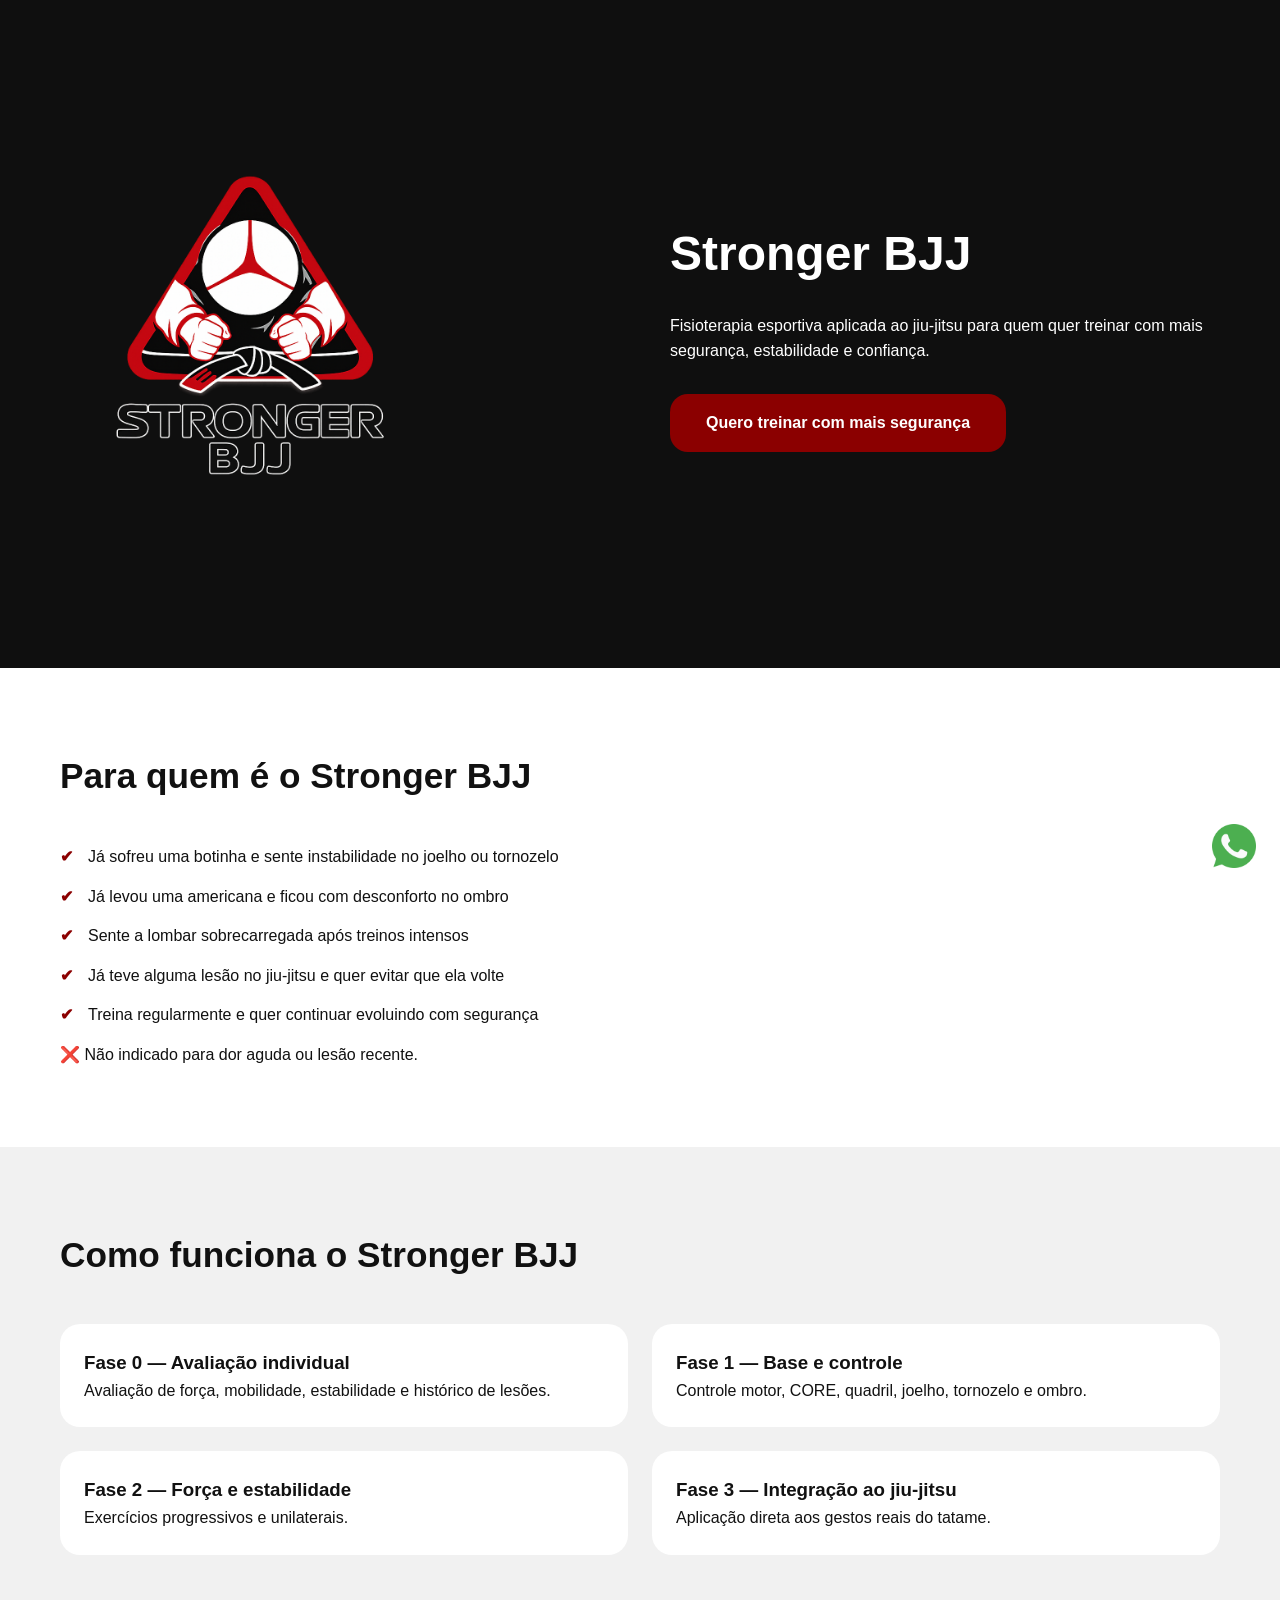
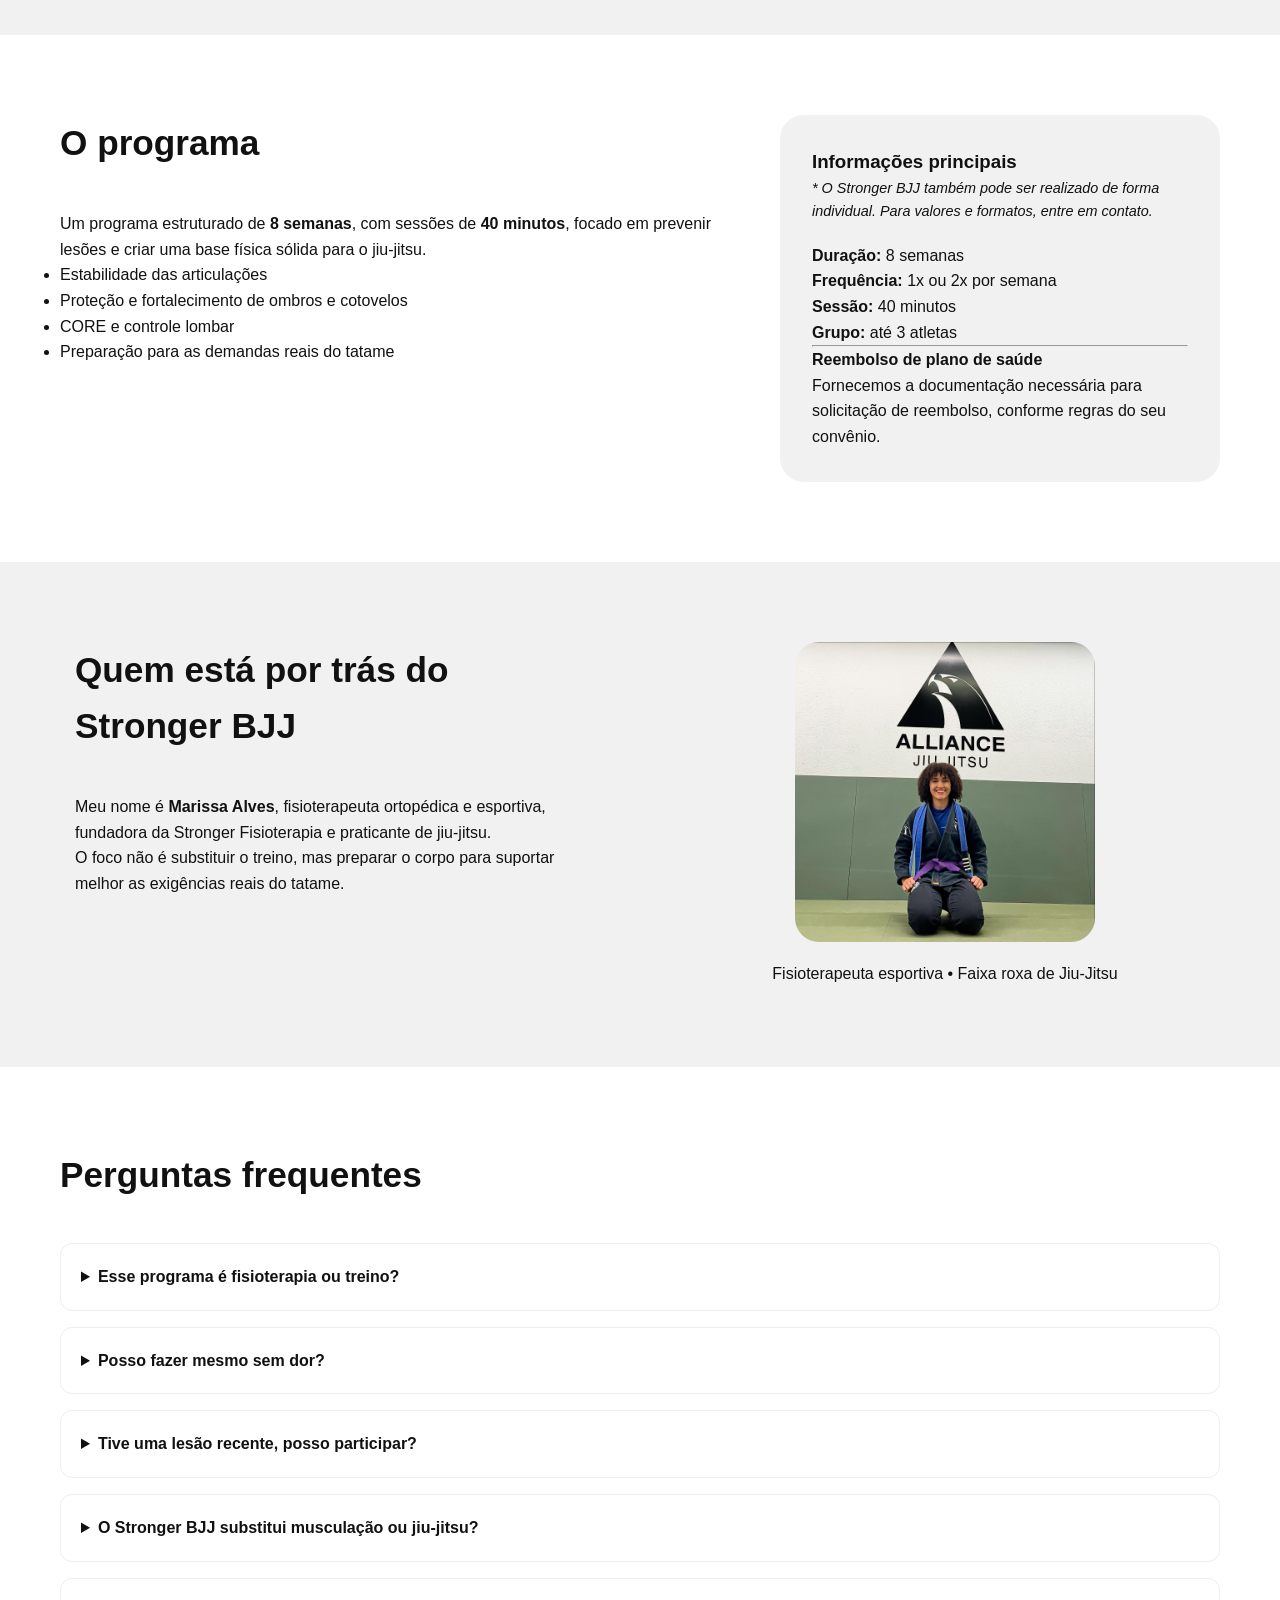
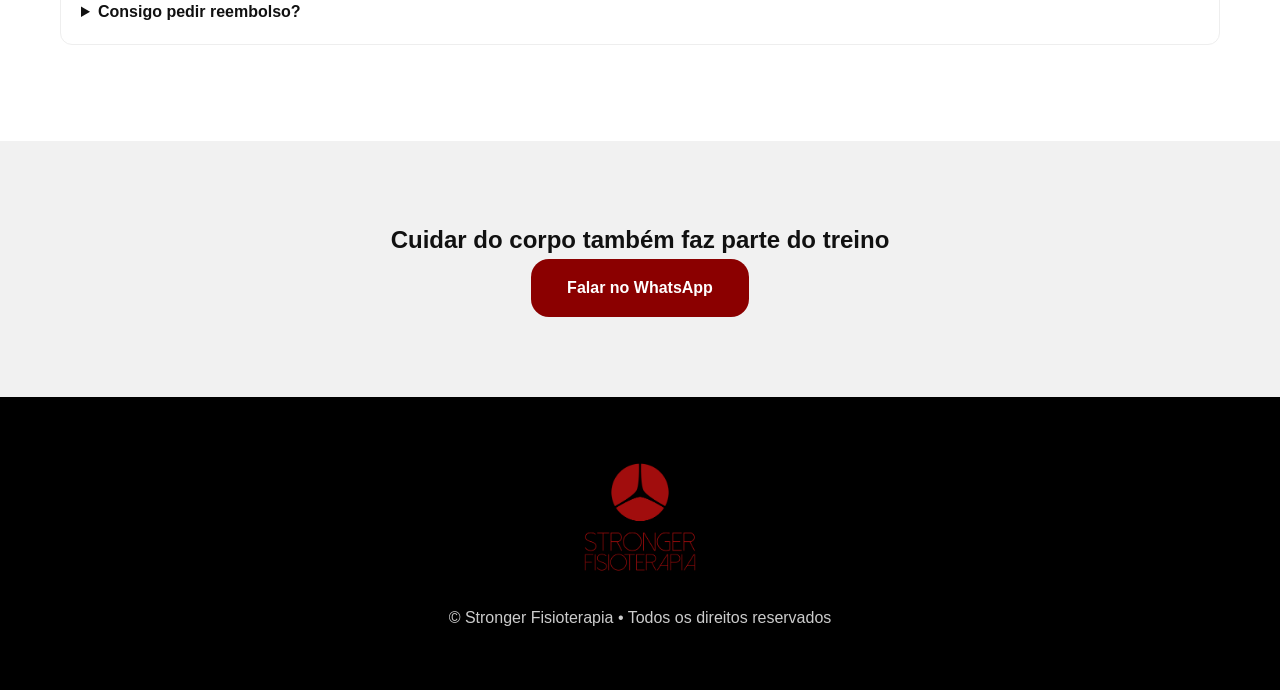
==== index.html @ 097a0fcd "Update index.html" ====
<!DOCTYPE html>
<html lang="pt-BR">
<head>
  <meta charset="UTF-8" />
  <meta name="viewport" content="width=device-width, initial-scale=1.0"/>

  <title>Stronger BJJ | Fisioterapia aplicada ao Jiu-Jitsu</title>

  <!-- SEO -->
  <meta name="description" content="Programa de fisioterapia esportiva aplicada ao jiu-jitsu. Prevenção de lesões, estabilidade e preparação física para atletas de BJJ.">
  <meta name="keywords" content="fisioterapia esportiva, jiu-jitsu, prevenção de lesões, Stronger BJJ">
  <meta name="author" content="Stronger Fisioterapia">

  <link rel="stylesheet" href="styles.css"/>
</head>

<body>

<!-- HERO -->
<section class="hero">
  <div class="hero-container">

    <div class="hero-logo">
      <img src="assets/logo-stronger-bjj.png" alt="Stronger BJJ">
    </div>

    <div class="hero-text">
      <h1>Stronger BJJ</h1>
      <p>
        Fisioterapia esportiva aplicada ao jiu-jitsu para quem quer treinar
        com mais segurança, estabilidade e confiança.
      </p>

      <div class="hero-cta">
        <a 
          href="https://wa.me/5511932427523?text=Oi%21%20Vim%20procurando%20o%20Stronger%20BJJ%20e%20gostaria%20de%20mais%20informações."
          class="btn-primary"
          target="_blank"
        >
          Quero treinar com mais segurança
        </a>
      </div>
    </div>

  </div>
</section>

<!-- PARA QUEM -->
<section class="section">
  <h2>Para quem é o Stronger BJJ</h2>

  <ul class="list-check">
    <li>Já sofreu uma botinha e sente instabilidade no joelho ou tornozelo</li>
    <li>Já levou uma americana e ficou com desconforto no ombro</li>
    <li>Sente a lombar sobrecarregada após treinos intensos</li>
    <li>Já teve alguma lesão no jiu-jitsu e quer evitar que ela volte</li>
    <li>Treina regularmente e quer continuar evoluindo com segurança</li>
  </ul>

  <p class="warning">❌ Não indicado para dor aguda ou lesão recente.</p>
</section>

<!-- COMO FUNCIONA (BACKGROUND FULL) -->
<section class="gray">
  <div class="section">

    <h2>Como funciona o Stronger BJJ</h2>

    <div class="cards">
      <div class="card">
        <h3>Fase 0 — Avaliação individual</h3>
        <p>Avaliação de força, mobilidade, estabilidade e histórico de lesões.</p>
      </div>

      <div class="card">
        <h3>Fase 1 — Base e controle</h3>
        <p>Controle motor, CORE, quadril, joelho, tornozelo e ombro.</p>
      </div>

      <div class="card">
        <h3>Fase 2 — Força e estabilidade</h3>
        <p>Exercícios progressivos e unilaterais.</p>
      </div>

      <div class="card">
        <h3>Fase 3 — Integração ao jiu-jitsu</h3>
        <p>Aplicação direta aos gestos reais do tatame.</p>
      </div>
    </div>

  </div>
</section>

<!-- O PROGRAMA -->
<section class="section program-section">
  <div class="program-grid">

    <div class="program-text">
      <h2>O programa</h2>
      <p>
        Um programa estruturado de <strong>8 semanas</strong>, com sessões de
        <strong>40 minutos</strong>, focado em prevenir lesões e criar uma base
        física sólida para o jiu-jitsu.
      </p>

      <ul class="program-list">
        <li>Estabilidade das articulações</li>
        <li>Proteção e fortalecimento de ombros e cotovelos</li>
        <li>CORE e controle lombar</li>
        <li>Preparação para as demandas reais do tatame</li>
      </ul>
    </div>

    <div class="program-card">
      <h3>Informações principais</h3>

      <p class="obs">
        * O Stronger BJJ também pode ser realizado de forma individual.
        Para valores e formatos, entre em contato.
      </p>

      <p><strong>Duração:</strong> 8 semanas</p>
      <p><strong>Frequência:</strong> 1x ou 2x por semana</p>
      <p><strong>Sessão:</strong> 40 minutos</p>
      <p><strong>Grupo:</strong> até 3 atletas</p>

      <hr>

      <h4>Reembolso de plano de saúde</h4>
      <p>
        Fornecemos a documentação necessária para solicitação de reembolso,
        conforme regras do seu convênio.
      </p>
    </div>

  </div>
</section>

<!-- QUEM ESTÁ POR TRÁS -->
<section class="gray-stronger">
  <div class="section two-columns">

    <div class="about-text">
      <h2>Quem está por trás do Stronger BJJ</h2>
      <p>
        Meu nome é <strong>Marissa Alves</strong>, fisioterapeuta ortopédica e esportiva,
        fundadora da Stronger Fisioterapia e praticante de jiu-jitsu.
      </p>
      <p>
        O foco não é substituir o treino, mas preparar o corpo para suportar melhor
        as exigências reais do tatame.
      </p>
    </div>

    <div class="photo">
      <img src="assets/Faixa Roxa.JPEG" alt="Marissa Alves">
      <span class="photo-caption">
        Fisioterapeuta esportiva • Faixa roxa de Jiu-Jitsu
      </span>
    </div>

  </div>
</section>

<!-- FAQ -->
<section class="section faq">
  <h2>Perguntas frequentes</h2>

  <details>
    <summary>Esse programa é fisioterapia ou treino?</summary>
    <p>
      O Stronger BJJ é um programa de fisioterapia esportiva aplicada ao jiu-jitsu.
      Ele não substitui o treino técnico nem a musculação.
    </p>
  </details>

  <details>
    <summary>Posso fazer mesmo sem dor?</summary>
    <p>
      Sim. O programa é indicado para quem não está com dor aguda,
      mas já teve lesões ou instabilidades.
    </p>
  </details>

  <details>
    <summary>Tive uma lesão recente, posso participar?</summary>
    <p>
      Depende da avaliação. Em alguns casos, o atendimento individual é indicado antes.
    </p>
  </details>

  <details>
    <summary>O Stronger BJJ substitui musculação ou jiu-jitsu?</summary>
    <p>
      Não. Ele complementa sua rotina de treinos.
    </p>
  </details>

  <details>
    <summary>Consigo pedir reembolso?</summary>
    <p>Sim, fornecemos a documentação.</p>
  </details>
</section>

<!-- CTA FINAL -->
<section id="contato" class="gray-stronger">
  <div class="section-inner">
    <h2>Cuidar do corpo também faz parte do treino</h2>

    <a 
      href="https://wa.me/5511932427523?text=Oi%21%20Vim%20procurando%20o%20Stronger%20BJJ%20e%20gostaria%20de%20mais%20informações."
      class="btn-primary"
      target="_blank"
    >
      Falar no WhatsApp
    </a>
  </div>
</section>

<!-- FOOTER -->
<footer class="footer-stronger">
  <img src="assets/logo-stronger-fisioterapia.png" alt="Stronger Fisioterapia">
  <p>© Stronger Fisioterapia • Todos os direitos reservados</p>
</footer>

<!-- WHATSAPP FLOAT -->
<a 
  href="https://wa.me/5511932427523?text=Oi%21%20Vim%20procurando%20o%20Stronger%20BJJ%20e%20gostaria%20de%20mais%20informações."
  class="whatsapp-float"
  target="_blank"
>
  <img src="assets/icon-whatsapp.png" alt="WhatsApp">
</a>

</body>
</html>
---- styles.css ----
* {
  margin: 0;
  padding: 0;
  box-sizing: border-box;
}

body {
  font-family: Arial, Helvetica, sans-serif;
  color: #111;
  line-height: 1.6;
}

/* HERO */
.hero {
  background: #0f0f0f;
  color: #fff;
  padding: 120px 20px;
}

.hero-container {
  max-width: 1200px;
  margin: auto;
  display: grid;
  grid-template-columns: 1fr 1fr;
  gap: 60px;
  align-items: center;
}

.hero-logo img {
  max-width: 420px;
}

.hero-text h1 {
  font-size: 3rem;
  margin-bottom: 20px;
}

.hero-cta {
  margin-top: 30px;
}

/* BOTÃO */
.btn-primary {
  background: #8b0000;
  color: #fff;
  padding: 16px 36px;
  border-radius: 18px;
  font-weight: bold;
  text-decoration: none;
  display: inline-block;
}

/* SEÇÕES */
.section {
  padding: 80px 20px;
  max-width: 1200px;
  margin: auto;
}

.section h2 {
  font-size: 2.2rem;
  margin-bottom: 40px;
}

/* BACKGROUNDS FULL */
.gray {
  background: #f1f1f1;
}

.gray-stronger {
  background: #f1f1f1;
}

/* INNER */
.section-inner {
  max-width: 1200px;
  margin: auto;
  padding: 80px 20px;
  text-align: center;
}

/* LISTA CHECK */
.list-check {
  list-style: none;
}

.list-check li {
  margin-bottom: 14px;
  padding-left: 28px;
  position: relative;
  font-weight: 500;
}

.list-check li::before {
  content: "✔";
  position: absolute;
  left: 0;
  color: #8b0000;
  font-weight: bold;
}

/* CARDS */
.cards {
  display: grid;
  grid-template-columns: repeat(2, 1fr);
  gap: 24px;
}

.card {
  background: #fff;
  padding: 24px;
  border-radius: 20px;
}

/* PROGRAMA */
.program-grid {
  display: grid;
  grid-template-columns: 1.2fr 0.8fr;
  gap: 60px;
}

.program-card {
  background: #f1f1f1;
  padding: 32px;
  border-radius: 24px;
}

.obs {
  font-size: 0.9rem;
  font-style: italic;
  margin-bottom: 20px;
}

/* DUAS COLUNAS */
.two-columns {
  display: grid;
  grid-template-columns: 1fr 1fr;
  gap: 60px;
}

.about-text {
  max-width: 520px;
  margin-left: auto;
  margin-right: auto;
  padding-right: 40px;
}

.photo {
  text-align: center;
}

.photo img {
  width: 300px;
  border-radius: 24px;
}

.photo-caption {
  display: block;
  margin-top: 12px;
  font-weight: 500;
}

/* FAQ */
.faq {
  background: #fff;
}

.faq details {
  background: #fff;
  padding: 20px;
  border-radius: 12px;
  margin-bottom: 16px;
  border: 1px solid #eee;
}

.faq summary {
  font-weight: bold;
  cursor: pointer;
}

/* FOOTER */
.footer-stronger {
  background: #000;
  color: #ccc;
  text-align: center;
  padding: 60px 20px;
}

.footer-stronger img {
  max-width: 200px;
  margin-bottom: 20px;
}

/* WHATSAPP */
.whatsapp-float {
  position: fixed;
  right: 24px;
  bottom: 24px;
}

.whatsapp-float img {
  width: 44px;
}

/* RESPONSIVO */
@media (max-width: 768px) {
  .hero-container,
  .two-columns,
  .program-grid {
    grid-template-columns: 1fr;
    text-align: center;
  }

  .cards {
    grid-template-columns: 1fr;
  }

  .about-text {
    max-width: 100%;
    padding-right: 0;
  }

  .hero-logo img {
    max-width: 280px;
    margin: auto;
  }
}
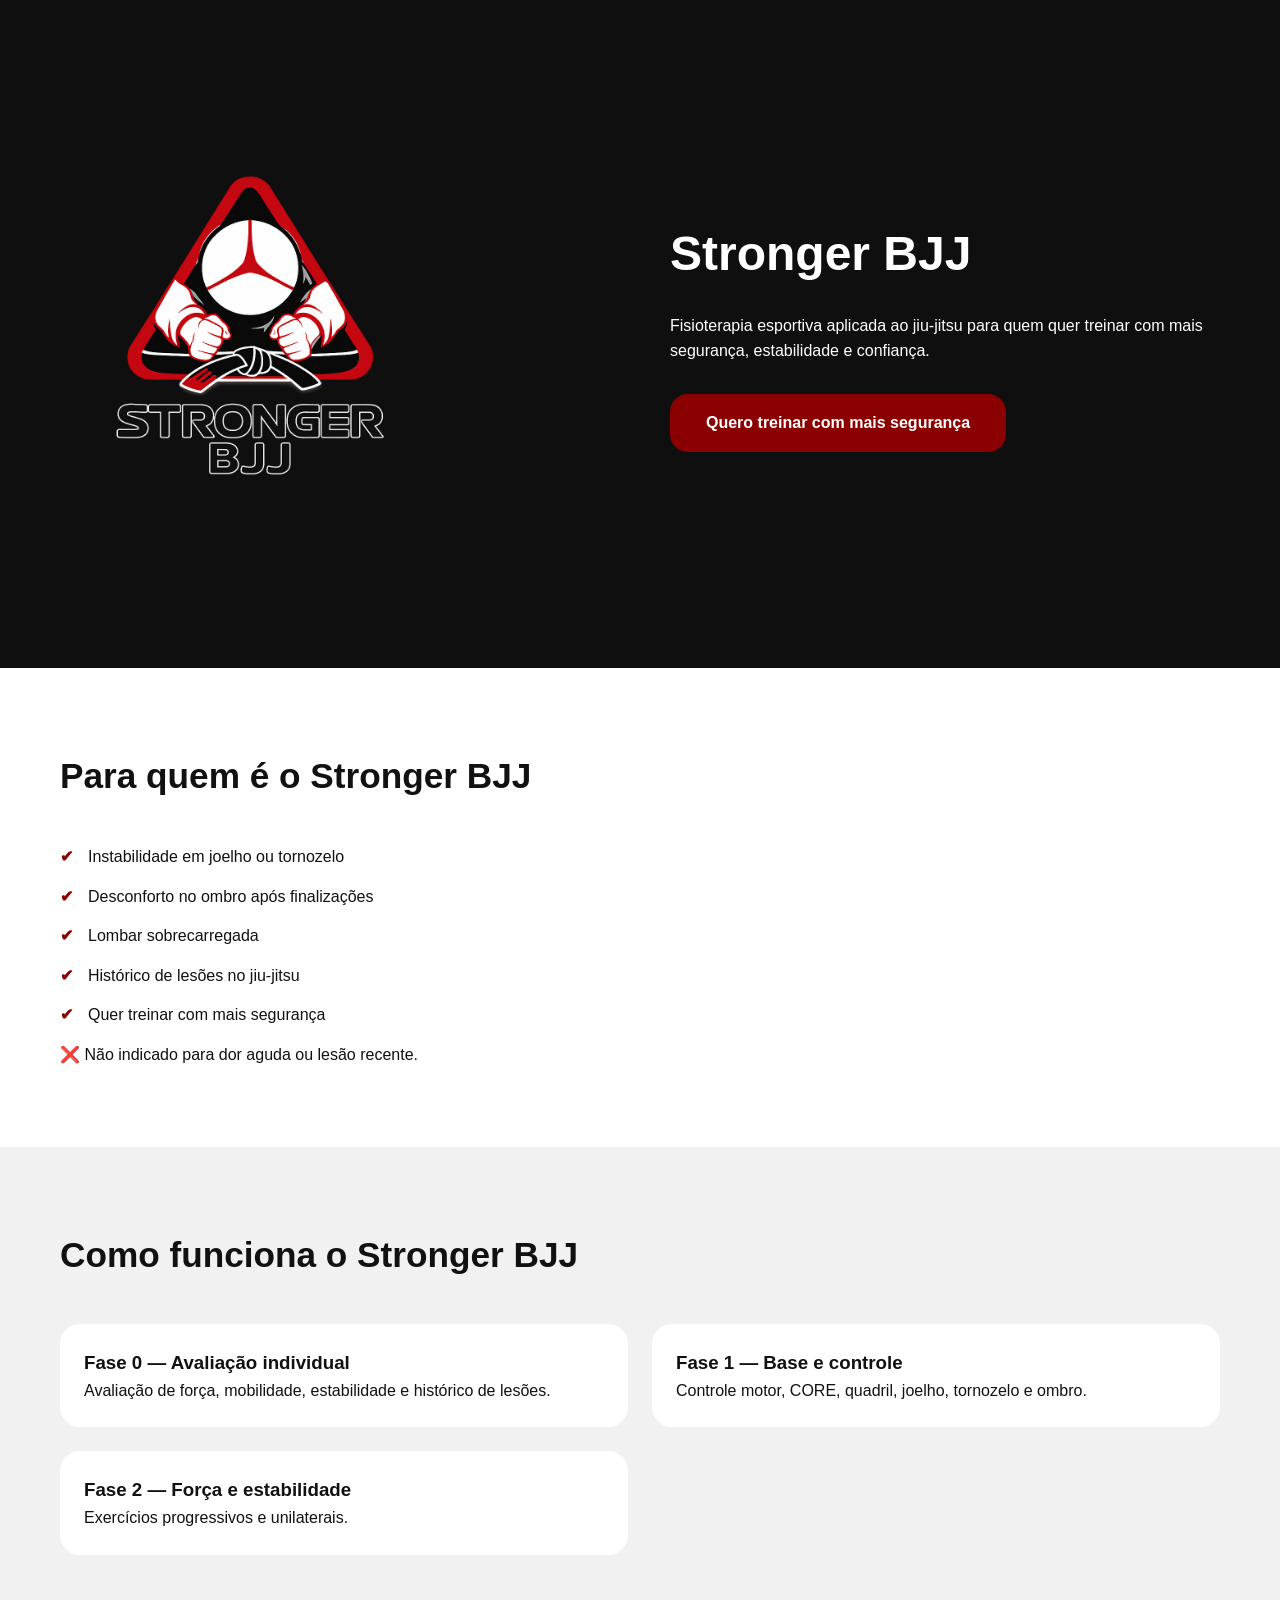
==== commit fa16e8b6: "Update index.html" ====
--- a/index.html
+++ b/index.html
@@ -32,7 +32,7 @@
       </p>
 
       <div class="hero-cta">
-        <a 
+        <a
           href="https://wa.me/5511932427523?text=Oi%21%20Vim%20procurando%20o%20Stronger%20BJJ%20e%20gostaria%20de%20mais%20informações."
           class="btn-primary"
           target="_blank"
@@ -50,17 +50,17 @@
   <h2>Para quem é o Stronger BJJ</h2>
 
   <ul class="list-check">
-    <li>Já sofreu uma botinha e sente instabilidade no joelho ou tornozelo</li>
-    <li>Já levou uma americana e ficou com desconforto no ombro</li>
-    <li>Sente a lombar sobrecarregada após treinos intensos</li>
-    <li>Já teve alguma lesão no jiu-jitsu e quer evitar que ela volte</li>
-    <li>Treina regularmente e quer continuar evoluindo com segurança</li>
+    <li>Instabilidade em joelho ou tornozelo</li>
+    <li>Desconforto no ombro após finalizações</li>
+    <li>Lombar sobrecarregada</li>
+    <li>Histórico de lesões no jiu-jitsu</li>
+    <li>Quer treinar com mais segurança</li>
   </ul>
 
   <p class="warning">❌ Não indicado para dor aguda ou lesão recente.</p>
 </section>
 
-<!-- COMO FUNCIONA (BACKGROUND FULL) -->
+<!-- COMO FUNCIONA -->
 <section class="gray">
   <div class="section">
 
@@ -80,157 +80,3 @@
       <div class="card">
         <h3>Fase 2 — Força e estabilidade</h3>
         <p>Exercícios progressivos e unilaterais.</p>
-      </div>
-
-      <div class="card">
-        <h3>Fase 3 — Integração ao jiu-jitsu</h3>
-        <p>Aplicação direta aos gestos reais do tatame.</p>
-      </div>
-    </div>
-
-  </div>
-</section>
-
-<!-- O PROGRAMA -->
-<section class="section program-section">
-  <div class="program-grid">
-
-    <div class="program-text">
-      <h2>O programa</h2>
-      <p>
-        Um programa estruturado de <strong>8 semanas</strong>, com sessões de
-        <strong>40 minutos</strong>, focado em prevenir lesões e criar uma base
-        física sólida para o jiu-jitsu.
-      </p>
-
-      <ul class="program-list">
-        <li>Estabilidade das articulações</li>
-        <li>Proteção e fortalecimento de ombros e cotovelos</li>
-        <li>CORE e controle lombar</li>
-        <li>Preparação para as demandas reais do tatame</li>
-      </ul>
-    </div>
-
-    <div class="program-card">
-      <h3>Informações principais</h3>
-
-      <p class="obs">
-        * O Stronger BJJ também pode ser realizado de forma individual.
-        Para valores e formatos, entre em contato.
-      </p>
-
-      <p><strong>Duração:</strong> 8 semanas</p>
-      <p><strong>Frequência:</strong> 1x ou 2x por semana</p>
-      <p><strong>Sessão:</strong> 40 minutos</p>
-      <p><strong>Grupo:</strong> até 3 atletas</p>
-
-      <hr>
-
-      <h4>Reembolso de plano de saúde</h4>
-      <p>
-        Fornecemos a documentação necessária para solicitação de reembolso,
-        conforme regras do seu convênio.
-      </p>
-    </div>
-
-  </div>
-</section>
-
-<!-- QUEM ESTÁ POR TRÁS -->
-<section class="gray-stronger">
-  <div class="section two-columns">
-
-    <div class="about-text">
-      <h2>Quem está por trás do Stronger BJJ</h2>
-      <p>
-        Meu nome é <strong>Marissa Alves</strong>, fisioterapeuta ortopédica e esportiva,
-        fundadora da Stronger Fisioterapia e praticante de jiu-jitsu.
-      </p>
-      <p>
-        O foco não é substituir o treino, mas preparar o corpo para suportar melhor
-        as exigências reais do tatame.
-      </p>
-    </div>
-
-    <div class="photo">
-      <img src="assets/Faixa Roxa.JPEG" alt="Marissa Alves">
-      <span class="photo-caption">
-        Fisioterapeuta esportiva • Faixa roxa de Jiu-Jitsu
-      </span>
-    </div>
-
-  </div>
-</section>
-
-<!-- FAQ -->
-<section class="section faq">
-  <h2>Perguntas frequentes</h2>
-
-  <details>
-    <summary>Esse programa é fisioterapia ou treino?</summary>
-    <p>
-      O Stronger BJJ é um programa de fisioterapia esportiva aplicada ao jiu-jitsu.
-      Ele não substitui o treino técnico nem a musculação.
-    </p>
-  </details>
-
-  <details>
-    <summary>Posso fazer mesmo sem dor?</summary>
-    <p>
-      Sim. O programa é indicado para quem não está com dor aguda,
-      mas já teve lesões ou instabilidades.
-    </p>
-  </details>
-
-  <details>
-    <summary>Tive uma lesão recente, posso participar?</summary>
-    <p>
-      Depende da avaliação. Em alguns casos, o atendimento individual é indicado antes.
-    </p>
-  </details>
-
-  <details>
-    <summary>O Stronger BJJ substitui musculação ou jiu-jitsu?</summary>
-    <p>
-      Não. Ele complementa sua rotina de treinos.
-    </p>
-  </details>
-
-  <details>
-    <summary>Consigo pedir reembolso?</summary>
-    <p>Sim, fornecemos a documentação.</p>
-  </details>
-</section>
-
-<!-- CTA FINAL -->
-<section id="contato" class="gray-stronger">
-  <div class="section-inner">
-    <h2>Cuidar do corpo também faz parte do treino</h2>
-
-    <a 
-      href="https://wa.me/5511932427523?text=Oi%21%20Vim%20procurando%20o%20Stronger%20BJJ%20e%20gostaria%20de%20mais%20informações."
-      class="btn-primary"
-      target="_blank"
-    >
-      Falar no WhatsApp
-    </a>
-  </div>
-</section>
-
-<!-- FOOTER -->
-<footer class="footer-stronger">
-  <img src="assets/logo-stronger-fisioterapia.png" alt="Stronger Fisioterapia">
-  <p>© Stronger Fisioterapia • Todos os direitos reservados</p>
-</footer>
-
-<!-- WHATSAPP FLOAT -->
-<a 
-  href="https://wa.me/5511932427523?text=Oi%21%20Vim%20procurando%20o%20Stronger%20BJJ%20e%20gostaria%20de%20mais%20informações."
-  class="whatsapp-float"
-  target="_blank"
->
-  <img src="assets/icon-whatsapp.png" alt="WhatsApp">
-</a>
-
-</body>
-</html>
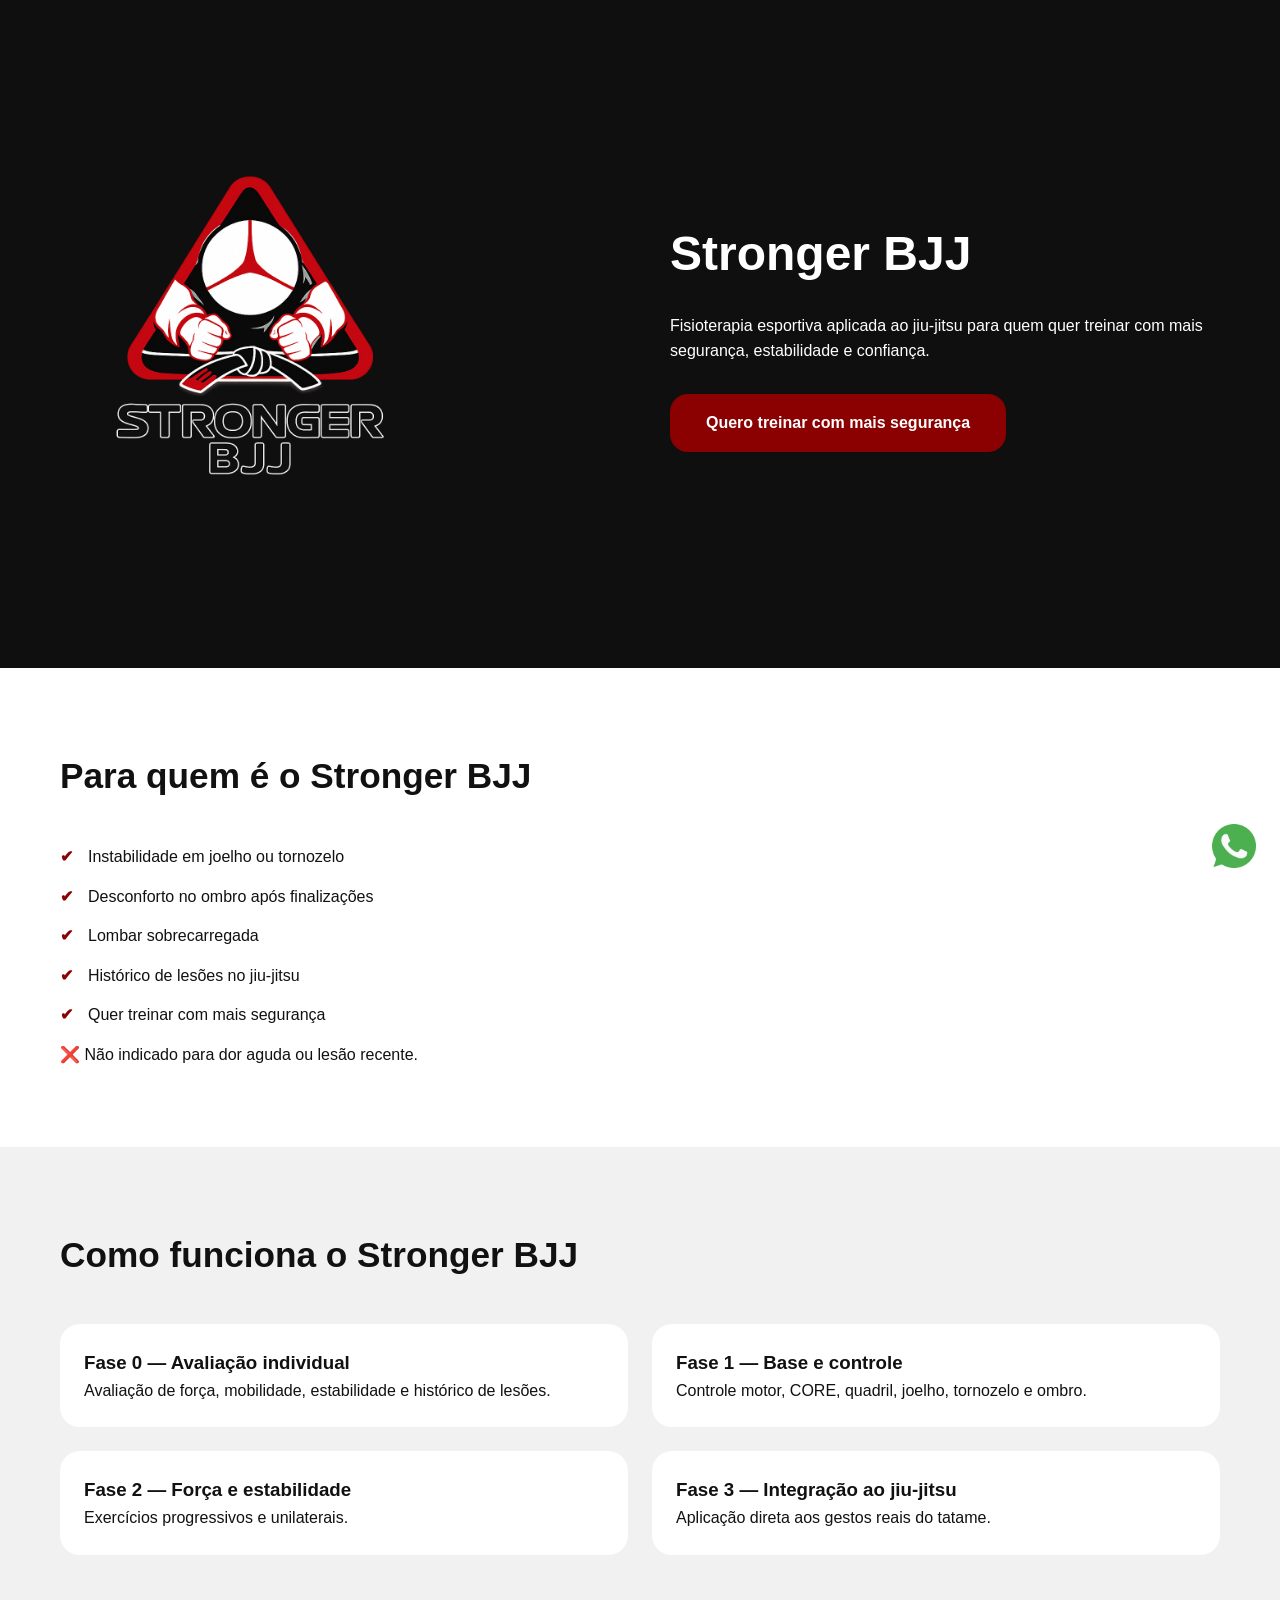
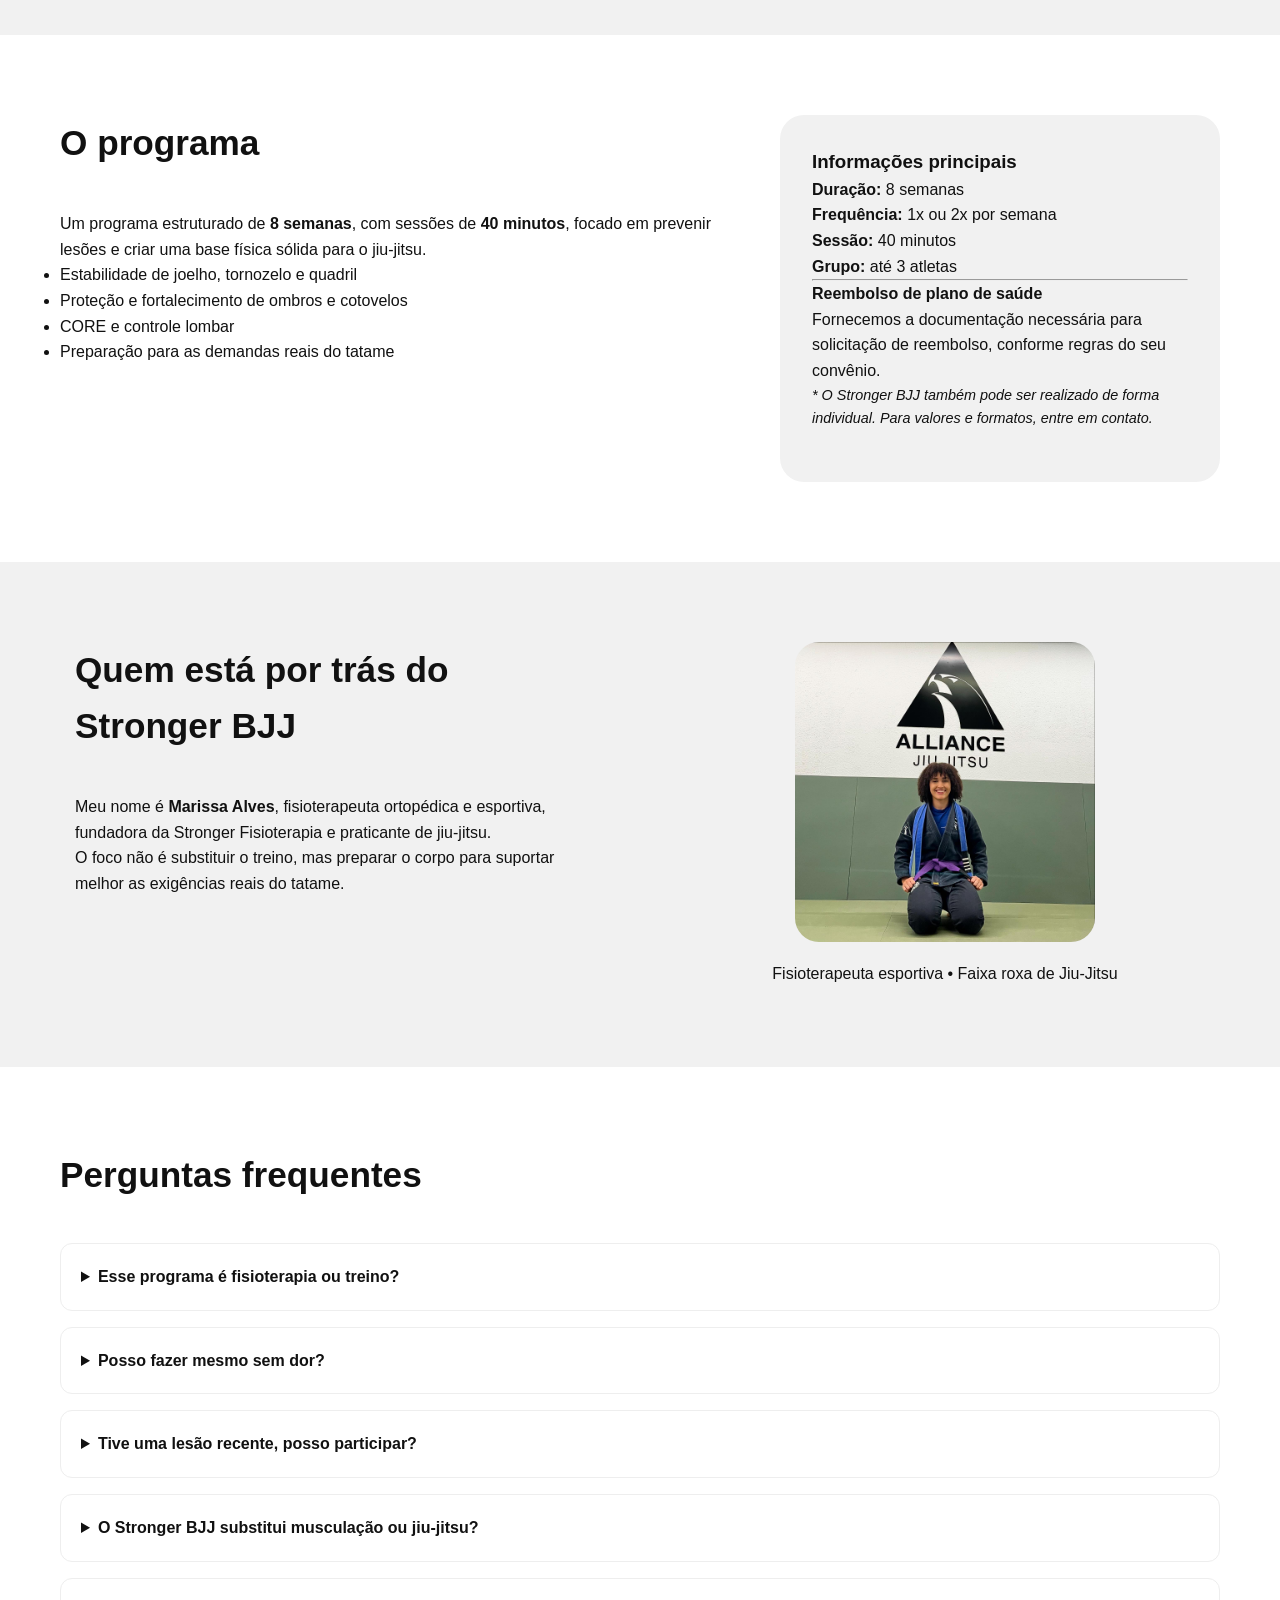
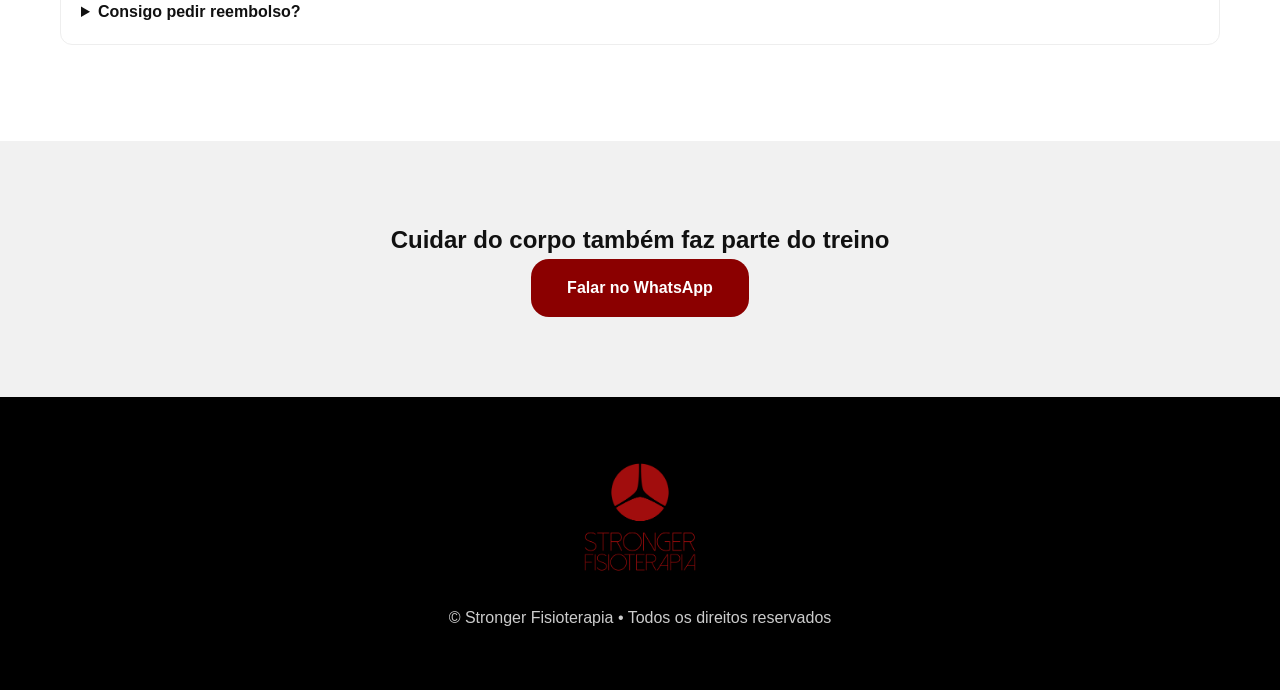
==== commit a72eebd7: "Update index.html" ====
--- a/index.html
+++ b/index.html
@@ -80,3 +80,159 @@
       <div class="card">
         <h3>Fase 2 — Força e estabilidade</h3>
         <p>Exercícios progressivos e unilaterais.</p>
+      </div>
+
+      <div class="card">
+        <h3>Fase 3 — Integração ao jiu-jitsu</h3>
+        <p>Aplicação direta aos gestos reais do tatame.</p>
+      </div>
+    </div>
+
+  </div>
+</section>
+
+<!-- O PROGRAMA -->
+<section class="section program-section">
+  <div class="program-grid">
+
+    <div class="program-text">
+      <h2>O programa</h2>
+      <p>
+        Um programa estruturado de <strong>8 semanas</strong>, com sessões de
+        <strong>40 minutos</strong>, focado em prevenir lesões e criar uma base
+        física sólida para o jiu-jitsu.
+      </p>
+
+      <ul class="program-list">
+        <li>Estabilidade de joelho, tornozelo e quadril</li>
+        <li>Proteção e fortalecimento de ombros e cotovelos</li>
+        <li>CORE e controle lombar</li>
+        <li>Preparação para as demandas reais do tatame</li>
+      </ul>
+    </div>
+
+    <div class="program-card">
+      <h3>Informações principais</h3>
+
+      <p><strong>Duração:</strong> 8 semanas</p>
+      <p><strong>Frequência:</strong> 1x ou 2x por semana</p>
+      <p><strong>Sessão:</strong> 40 minutos</p>
+      <p><strong>Grupo:</strong> até 3 atletas</p>
+
+      <hr>
+
+      <h4>Reembolso de plano de saúde</h4>
+      <p class="reembolso-text">
+        Fornecemos a documentação necessária para solicitação de reembolso,
+        conforme regras do seu convênio.
+      </p>
+
+      <p class="obs obs-bottom">
+        * O Stronger BJJ também pode ser realizado de forma individual.
+        Para valores e formatos, entre em contato.
+      </p>
+    </div>
+
+  </div>
+</section>
+
+<!-- QUEM ESTÁ POR TRÁS -->
+<section class="gray-stronger">
+  <div class="section two-columns">
+
+    <div class="about-text">
+      <h2>Quem está por trás do Stronger BJJ</h2>
+      <p>
+        Meu nome é <strong>Marissa Alves</strong>, fisioterapeuta ortopédica e esportiva,
+        fundadora da Stronger Fisioterapia e praticante de jiu-jitsu.
+      </p>
+      <p>
+        O foco não é substituir o treino, mas preparar o corpo para suportar melhor
+        as exigências reais do tatame.
+      </p>
+    </div>
+
+    <div class="photo">
+      <img src="assets/Faixa Roxa.JPEG" alt="Marissa Alves">
+      <span class="photo-caption">
+        Fisioterapeuta esportiva • Faixa roxa de Jiu-Jitsu
+      </span>
+    </div>
+
+  </div>
+</section>
+
+<!-- FAQ -->
+<section class="section faq">
+  <h2>Perguntas frequentes</h2>
+
+  <details>
+    <summary>Esse programa é fisioterapia ou treino?</summary>
+    <p>
+      O Stronger BJJ é um programa de fisioterapia esportiva aplicada ao jiu-jitsu.
+      Ele não substitui o treino técnico nem a musculação.
+    </p>
+  </details>
+
+  <details>
+    <summary>Posso fazer mesmo sem dor?</summary>
+    <p>
+      Sim. O programa é indicado para quem não está com dor aguda,
+      mas já teve lesões ou instabilidades.
+    </p>
+  </details>
+
+  <details>
+    <summary>Tive uma lesão recente, posso participar?</summary>
+    <p>
+      Depende da avaliação. Em alguns casos, o atendimento individual é indicado antes.
+    </p>
+  </details>
+
+  <details>
+    <summary>O Stronger BJJ substitui musculação ou jiu-jitsu?</summary>
+    <p>
+      Não. Ele complementa sua rotina de treinos.
+    </p>
+  </details>
+
+  <details>
+    <summary>Consigo pedir reembolso?</summary>
+    <p>Sim, fornecemos a documentação.</p>
+  </details>
+</section>
+
+<!-- CTA FINAL -->
+<section id="contato" class="gray-stronger">
+  <div class="section-inner">
+    <h2>Cuidar do corpo também faz parte do treino</h2>
+
+    <a
+      href="https://wa.me/5511932427523?text=Oi%21%20Vim%20procurando%20o%20Stronger%20BJJ%20e%20gostaria%20de%20mais%20informações."
+      class="btn-primary"
+      target="_blank"
+    >
+      Falar no WhatsApp
+    </a>
+  </div>
+</section>
+
+<!-- FOOTER -->
+<footer class="footer-stronger">
+  <a href="https://strongerfisioterapia.com.br" target="_blank" rel="noopener">
+    <img src="assets/logo-stronger-fisioterapia.png" alt="Stronger Fisioterapia">
+  </a>
+  <p>© Stronger Fisioterapia • Todos os direitos reservados</p>
+</footer>
+
+<!-- WHATSAPP FLOAT -->
+<a
+  href="https://wa.me/5511932427523?text=Oi%21%20Vim%20procurando%20o%20Stronger%20BJJ%20e%20gostaria%20de%20mais%20informações."
+  class="whatsapp-float"
+  target="_blank"
+>
+  <img src="assets/icon-whatsapp.png" alt="WhatsApp">
+</a>
+
+</body>
+</html>
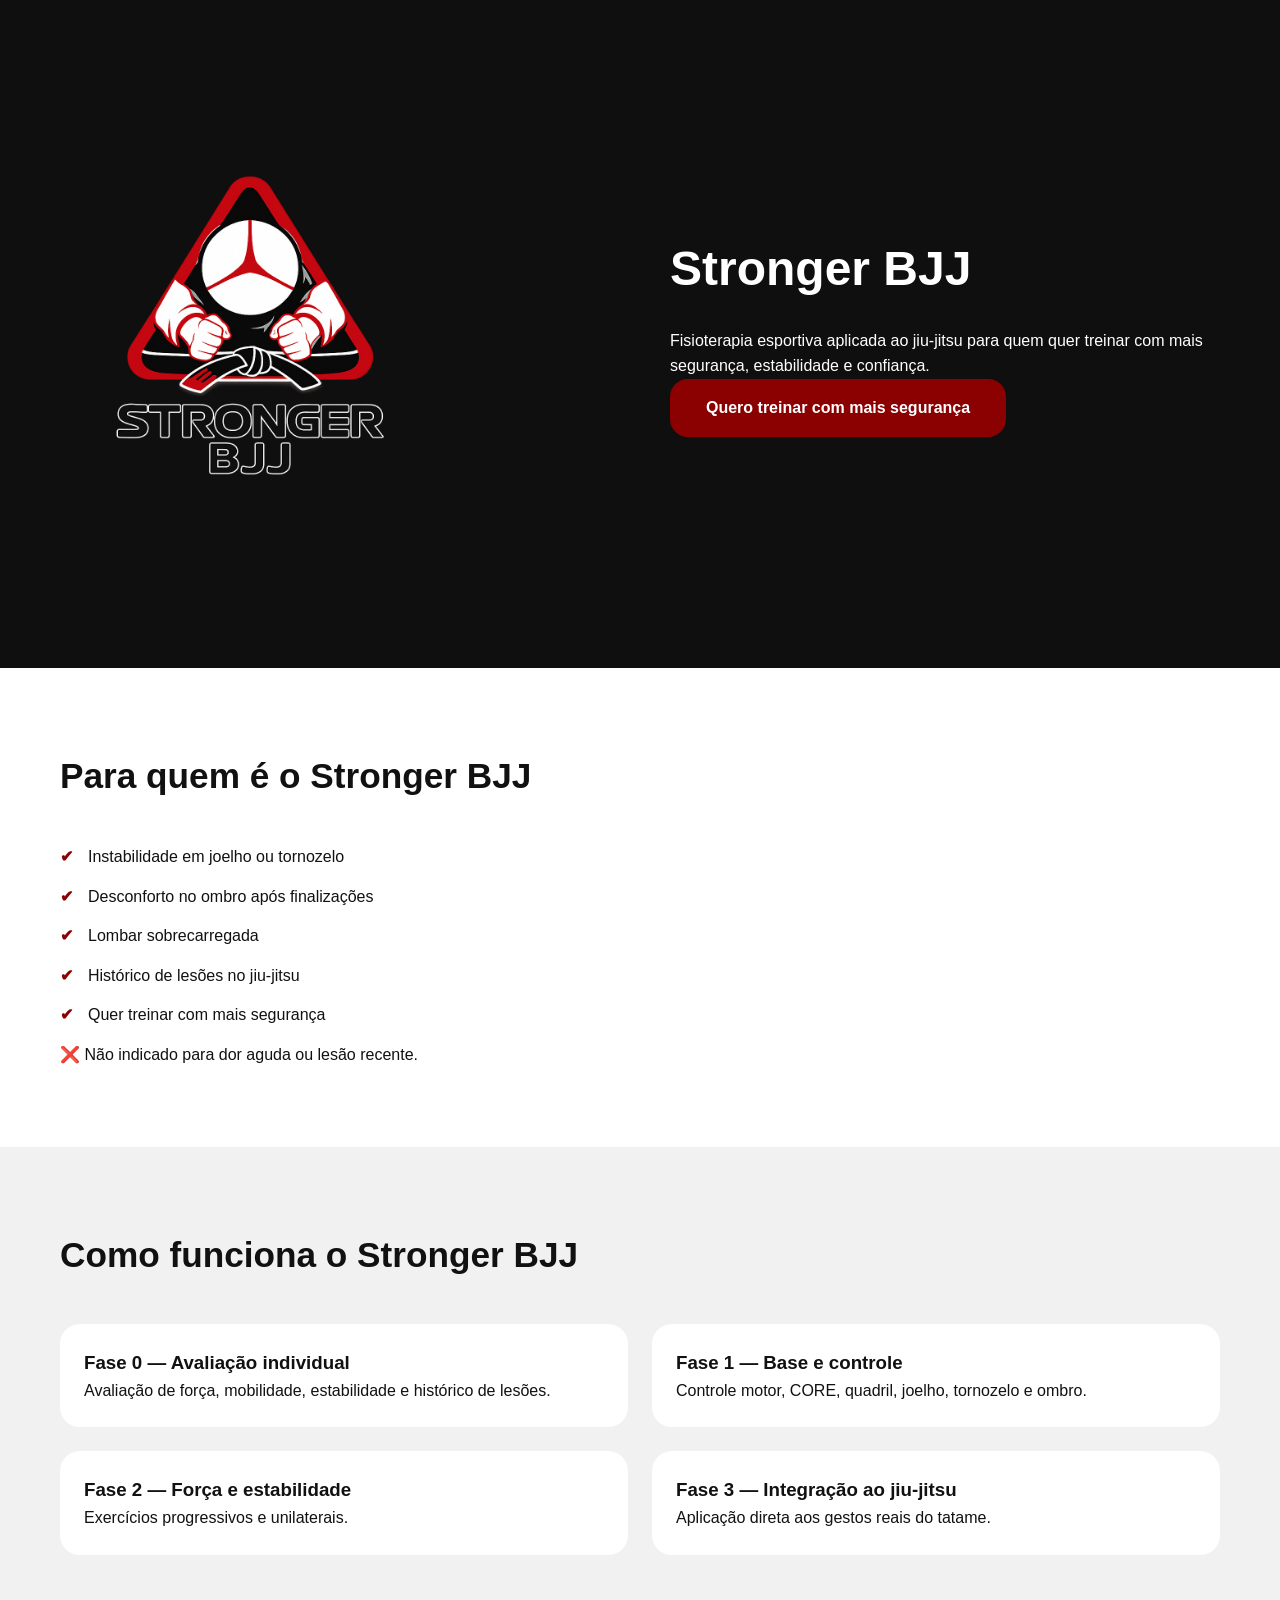
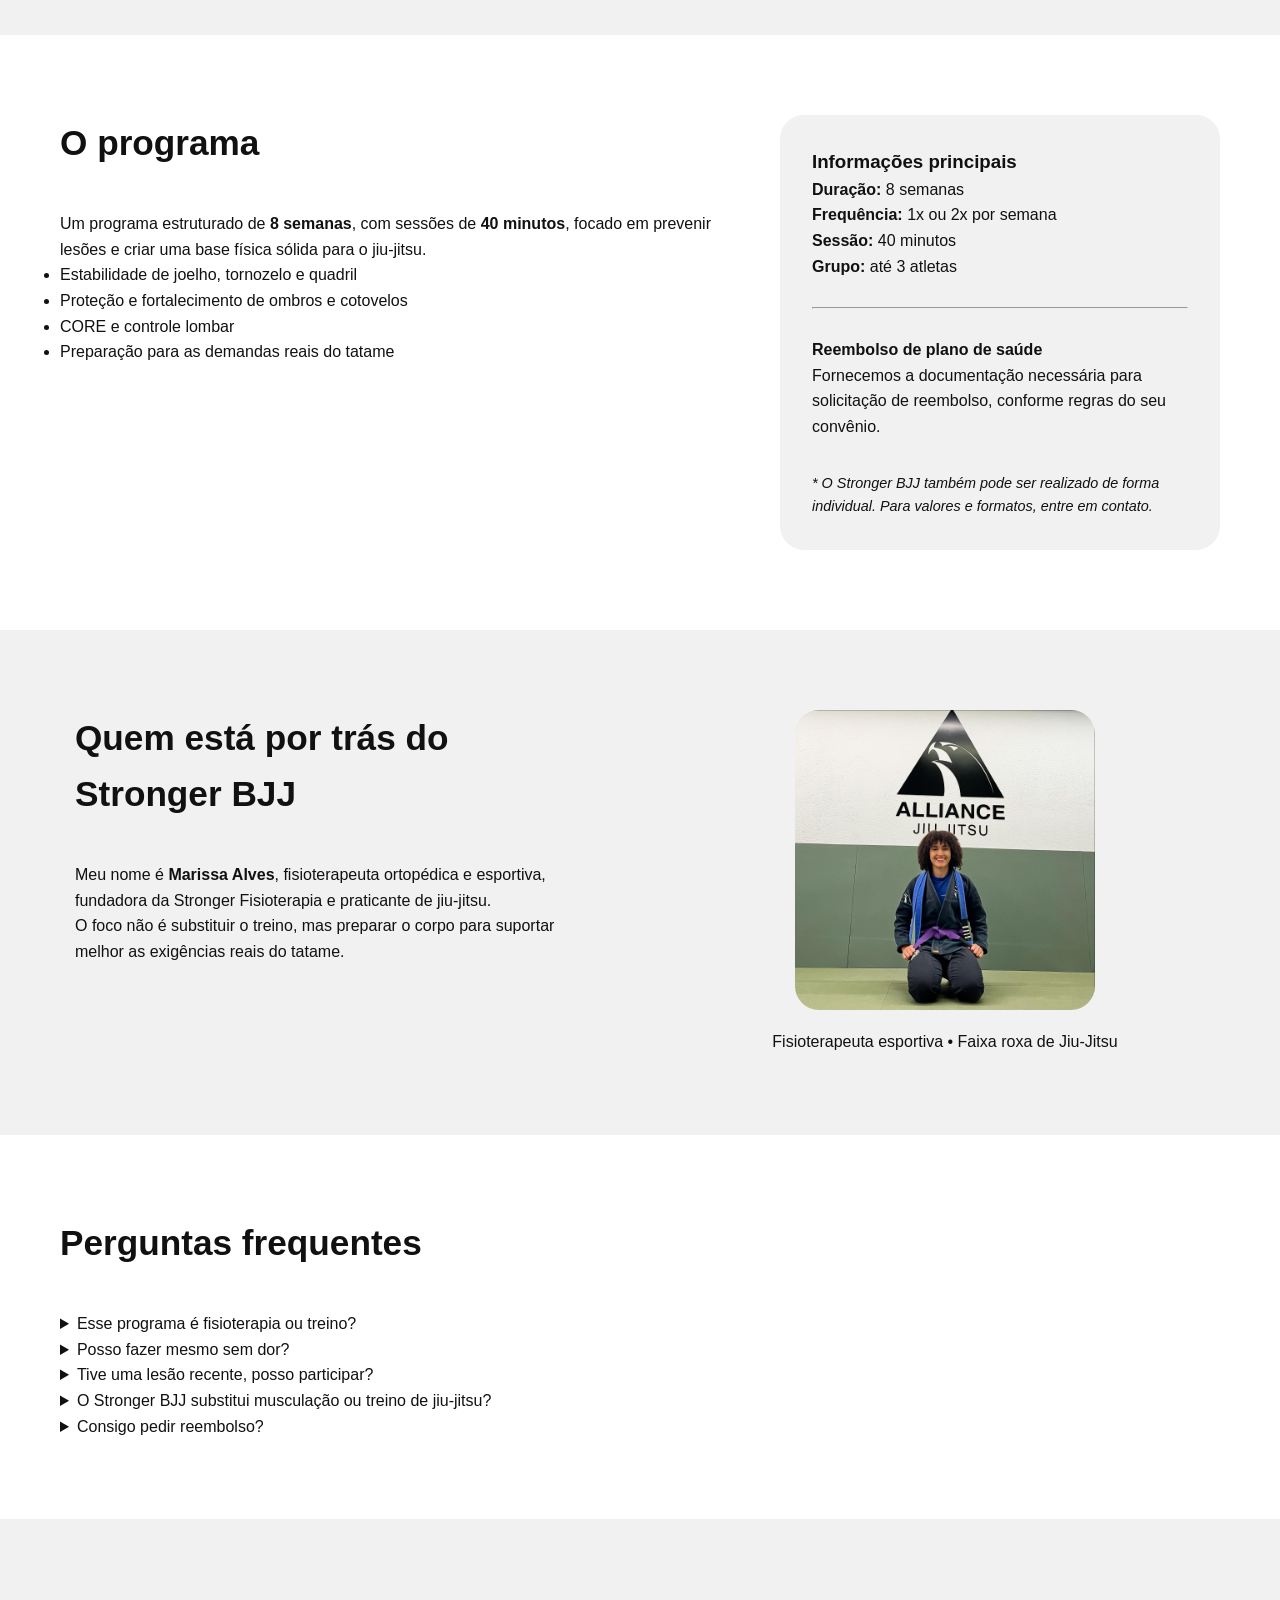
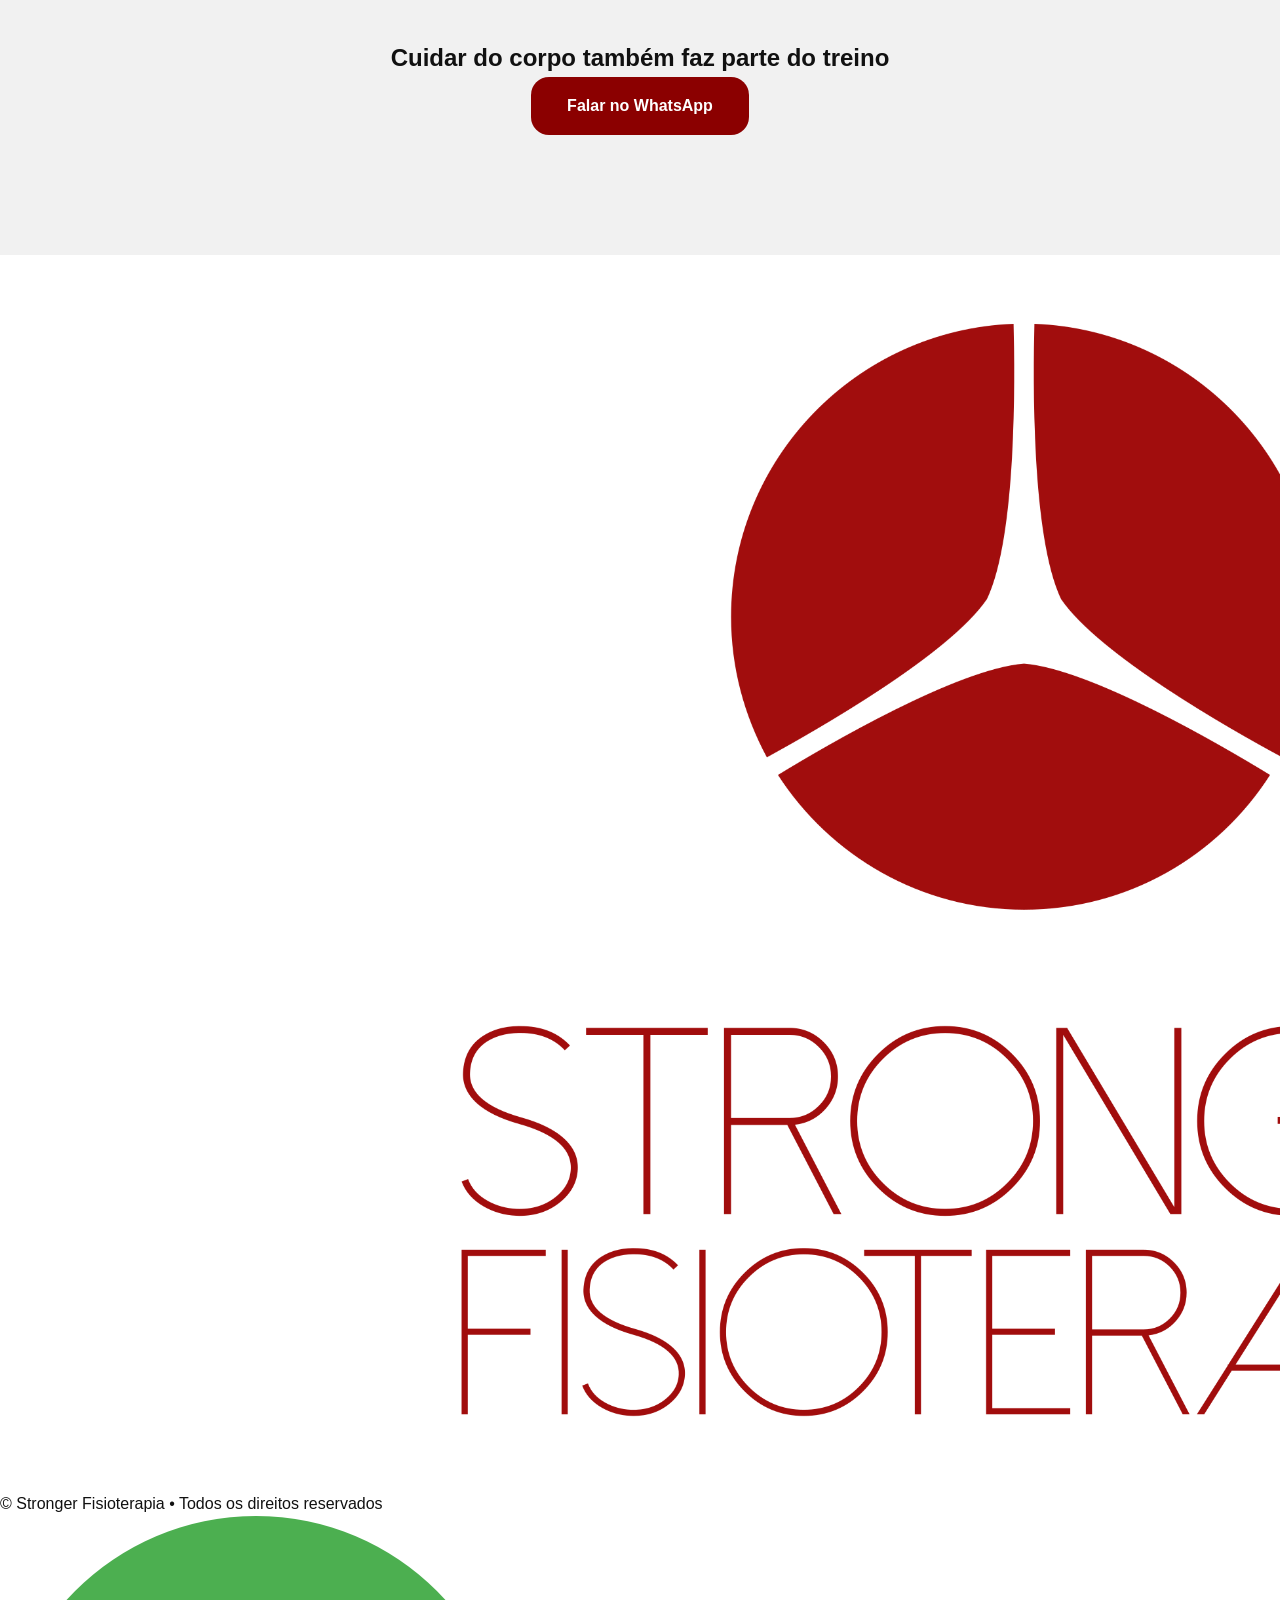
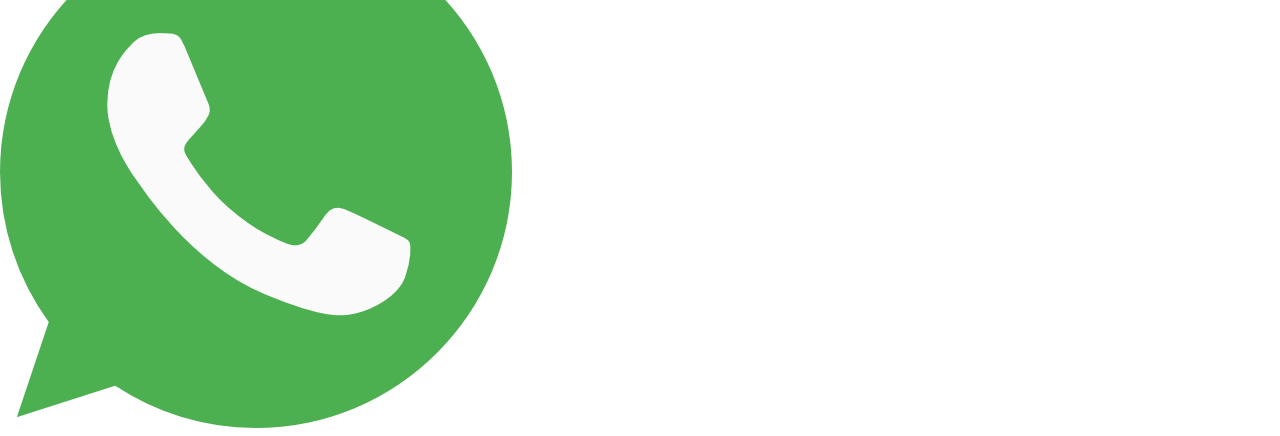
==== commit 2bde2357: "Update index.html" ====
--- a/index.html
+++ b/index.html
@@ -18,7 +18,7 @@
 
 <!-- HERO -->
 <section class="hero">
-  <div class="hero-container">
+  <div class="container hero-container">
 
     <div class="hero-logo">
       <img src="assets/logo-stronger-bjj.png" alt="Stronger BJJ">
@@ -31,15 +31,13 @@
         com mais segurança, estabilidade e confiança.
       </p>
 
-      <div class="hero-cta">
-        <a
-          href="https://wa.me/5511932427523?text=Oi%21%20Vim%20procurando%20o%20Stronger%20BJJ%20e%20gostaria%20de%20mais%20informações."
-          class="btn-primary"
-          target="_blank"
-        >
-          Quero treinar com mais segurança
-        </a>
-      </div>
+      <a
+        href="https://wa.me/5511932427523?text=Oi%21%20Vim%20procurando%20o%20Stronger%20BJJ%20e%20gostaria%20de%20mais%20informações."
+        class="btn-primary"
+        target="_blank"
+      >
+        Quero treinar com mais segurança
+      </a>
     </div>
 
   </div>
@@ -47,23 +45,24 @@
 
 <!-- PARA QUEM -->
 <section class="section">
-  <h2>Para quem é o Stronger BJJ</h2>
-
-  <ul class="list-check">
-    <li>Instabilidade em joelho ou tornozelo</li>
-    <li>Desconforto no ombro após finalizações</li>
-    <li>Lombar sobrecarregada</li>
-    <li>Histórico de lesões no jiu-jitsu</li>
-    <li>Quer treinar com mais segurança</li>
-  </ul>
-
-  <p class="warning">❌ Não indicado para dor aguda ou lesão recente.</p>
+  <div class="container">
+    <h2>Para quem é o Stronger BJJ</h2>
+
+    <ul class="list-check">
+      <li>Instabilidade em joelho ou tornozelo</li>
+      <li>Desconforto no ombro após finalizações</li>
+      <li>Lombar sobrecarregada</li>
+      <li>Histórico de lesões no jiu-jitsu</li>
+      <li>Quer treinar com mais segurança</li>
+    </ul>
+
+    <p class="warning">❌ Não indicado para dor aguda ou lesão recente.</p>
+  </div>
 </section>
 
 <!-- COMO FUNCIONA -->
 <section class="gray">
-  <div class="section">
-
+  <div class="section container">
     <h2>Como funciona o Stronger BJJ</h2>
 
     <div class="cards">
@@ -87,15 +86,14 @@
         <p>Aplicação direta aos gestos reais do tatame.</p>
       </div>
     </div>
-
   </div>
 </section>
 
 <!-- O PROGRAMA -->
-<section class="section program-section">
-  <div class="program-grid">
-
-    <div class="program-text">
+<section class="section">
+  <div class="container program-grid">
+
+    <div>
       <h2>O programa</h2>
       <p>
         Um programa estruturado de <strong>8 semanas</strong>, com sessões de
@@ -138,7 +136,7 @@
 
 <!-- QUEM ESTÁ POR TRÁS -->
 <section class="gray-stronger">
-  <div class="section two-columns">
+  <div class="section container two-columns">
 
     <div class="about-text">
       <h2>Quem está por trás do Stronger BJJ</h2>
@@ -164,47 +162,39 @@
 
 <!-- FAQ -->
 <section class="section faq">
-  <h2>Perguntas frequentes</h2>
-
-  <details>
-    <summary>Esse programa é fisioterapia ou treino?</summary>
-    <p>
-      O Stronger BJJ é um programa de fisioterapia esportiva aplicada ao jiu-jitsu.
-      Ele não substitui o treino técnico nem a musculação.
-    </p>
-  </details>
-
-  <details>
-    <summary>Posso fazer mesmo sem dor?</summary>
-    <p>
-      Sim. O programa é indicado para quem não está com dor aguda,
-      mas já teve lesões ou instabilidades.
-    </p>
-  </details>
-
-  <details>
-    <summary>Tive uma lesão recente, posso participar?</summary>
-    <p>
-      Depende da avaliação. Em alguns casos, o atendimento individual é indicado antes.
-    </p>
-  </details>
-
-  <details>
-    <summary>O Stronger BJJ substitui musculação ou jiu-jitsu?</summary>
-    <p>
-      Não. Ele complementa sua rotina de treinos.
-    </p>
-  </details>
-
-  <details>
-    <summary>Consigo pedir reembolso?</summary>
-    <p>Sim, fornecemos a documentação.</p>
-  </details>
+  <div class="container">
+    <h2>Perguntas frequentes</h2>
+
+    <details>
+      <summary>Esse programa é fisioterapia ou treino?</summary>
+      <p>O Stronger BJJ é um programa de fisioterapia esportiva aplicada ao jiu-jitsu.</p>
+    </details>
+
+    <details>
+      <summary>Posso fazer mesmo sem dor?</summary>
+      <p>Sim, desde que você não esteja em fase aguda.</p>
+    </details>
+
+    <details>
+      <summary>Tive uma lesão recente, posso participar?</summary>
+      <p>Depende da avaliação inicial.</p>
+    </details>
+
+    <details>
+      <summary>O Stronger BJJ substitui musculação ou treino de jiu-jitsu?</summary>
+      <p>Não. Ele complementa sua rotina de treinos.</p>
+    </details>
+
+    <details>
+      <summary>Consigo pedir reembolso?</summary>
+      <p>Sim, fornecemos a documentação necessária.</p>
+    </details>
+  </div>
 </section>
 
 <!-- CTA FINAL -->
-<section id="contato" class="gray-stronger">
-  <div class="section-inner">
+<section class="gray-stronger">
+  <div class="section-inner container">
     <h2>Cuidar do corpo também faz parte do treino</h2>
 
     <a
@@ -219,10 +209,12 @@
 
 <!-- FOOTER -->
 <footer class="footer-stronger">
-  <a href="https://strongerfisioterapia.com.br" target="_blank" rel="noopener">
-    <img src="assets/logo-stronger-fisioterapia.png" alt="Stronger Fisioterapia">
-  </a>
-  <p>© Stronger Fisioterapia • Todos os direitos reservados</p>
+  <div class="container">
+    <a href="https://strongerfisioterapia.com.br" target="_blank" rel="noopener">
+      <img src="assets/logo-stronger-fisioterapia.png" alt="Stronger Fisioterapia">
+    </a>
+    <p>© Stronger Fisioterapia • Todos os direitos reservados</p>
+  </div>
 </footer>
 
 <!-- WHATSAPP FLOAT -->
--- a/styles.css
+++ b/styles.css
@@ -75,7 +75,7 @@
 .section-inner {
   max-width: 1200px;
   margin: auto;
-  padding: 80px 20px;
+  padding: 120px 20px;
   text-align: center;
 }
 
@@ -125,10 +125,21 @@
   border-radius: 24px;
 }
 
+.program-card hr {
+  margin: 28px 0;
+}
+
+.reembolso-text {
+  margin-bottom: 32px;
+}
+
 .obs {
   font-size: 0.9rem;
   font-style: italic;
-  margin-bottom: 20px;
+}
+
+.obs-bottom {
+  margin-top: 16px;
 }
 
 /* DUAS COLUNAS */
@@ -167,61 +178,4 @@
 
 .faq details {
   background: #fff;
-  padding: 20px;
-  border-radius: 12px;
-  margin-bottom: 16px;
-  border: 1px solid #eee;
-}
-
-.faq summary {
-  font-weight: bold;
-  cursor: pointer;
-}
-
-/* FOOTER */
-.footer-stronger {
-  background: #000;
-  color: #ccc;
-  text-align: center;
-  padding: 60px 20px;
-}
-
-.footer-stronger img {
-  max-width: 200px;
-  margin-bottom: 20px;
-}
-
-/* WHATSAPP */
-.whatsapp-float {
-  position: fixed;
-  right: 24px;
-  bottom: 24px;
-}
-
-.whatsapp-float img {
-  width: 44px;
-}
-
-/* RESPONSIVO */
-@media (max-width: 768px) {
-  .hero-container,
-  .two-columns,
-  .program-grid {
-    grid-template-columns: 1fr;
-    text-align: center;
-  }
-
-  .cards {
-    grid-template-columns: 1fr;
-  }
-
-  .about-text {
-    max-width: 100%;
-    padding-right: 0;
-  }
-
-  .hero-logo img {
-    max-width: 280px;
-    margin: auto;
-  }
-}
+  pa
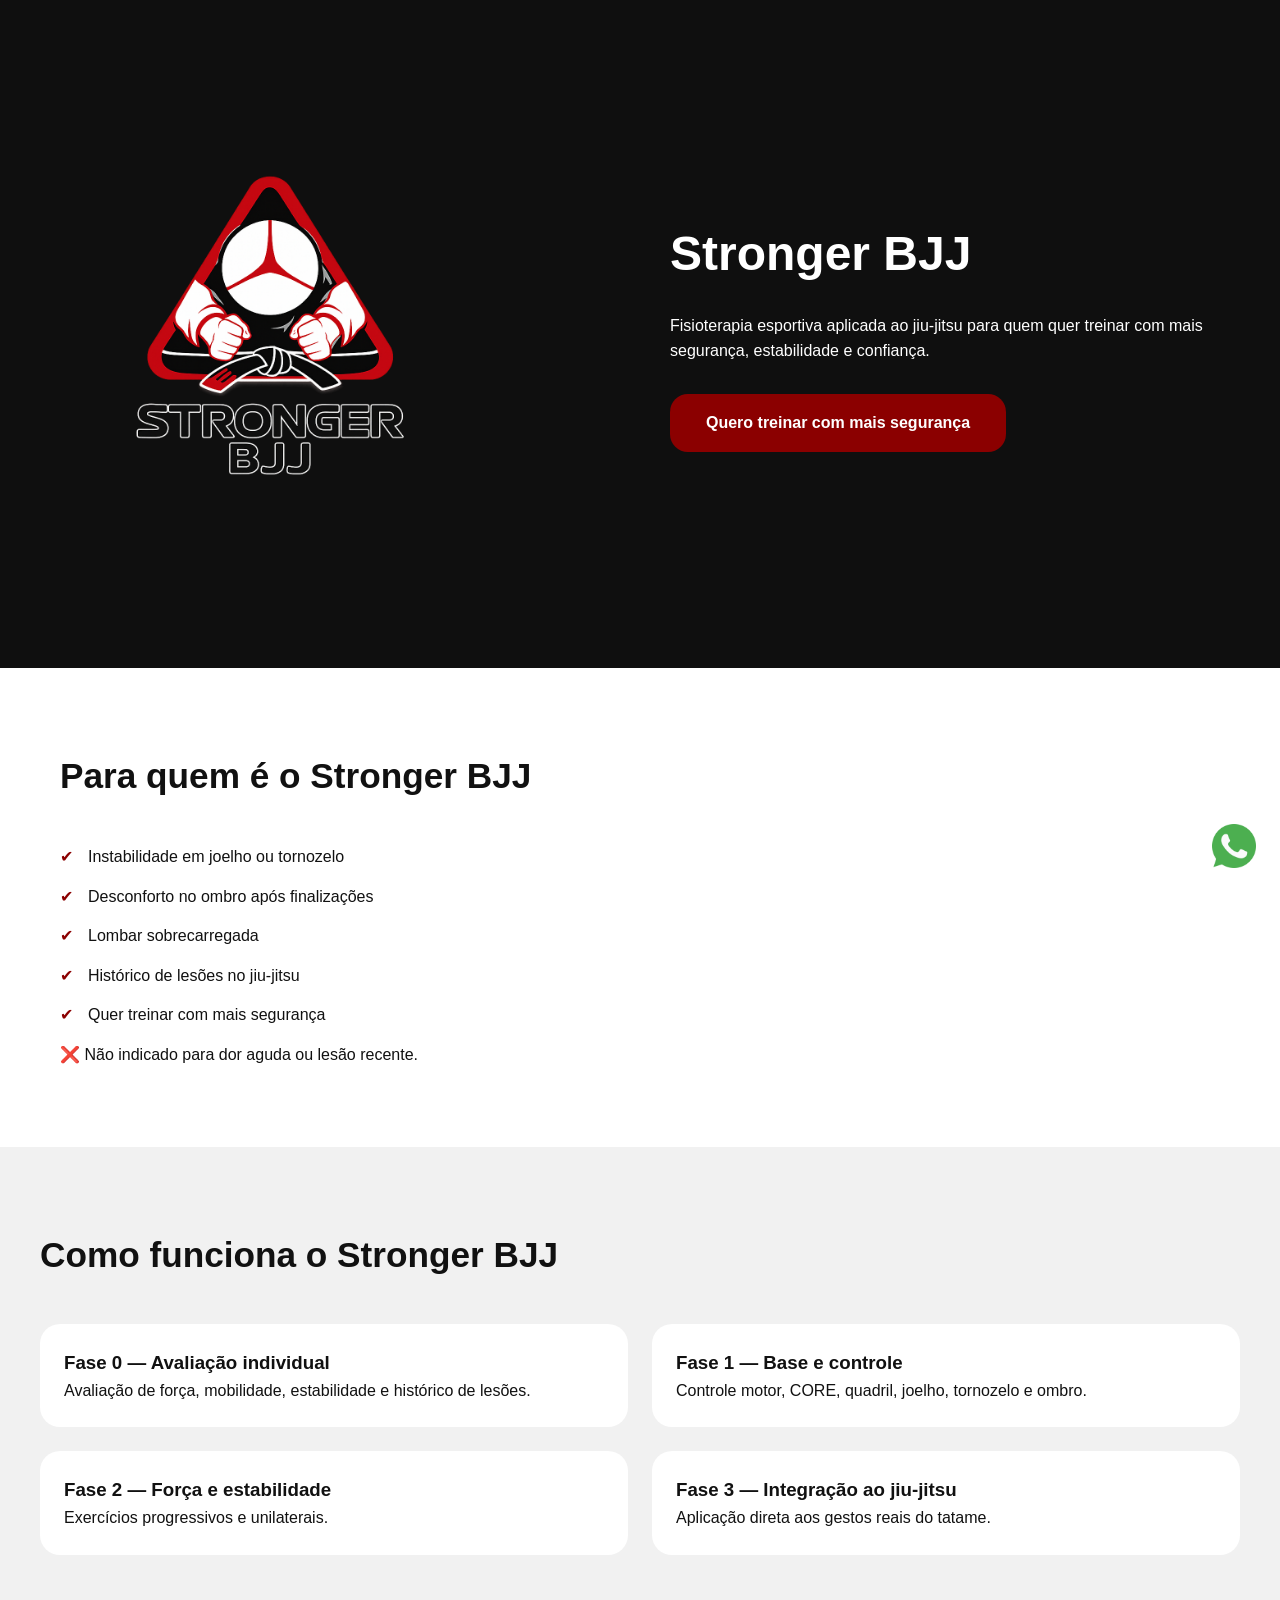
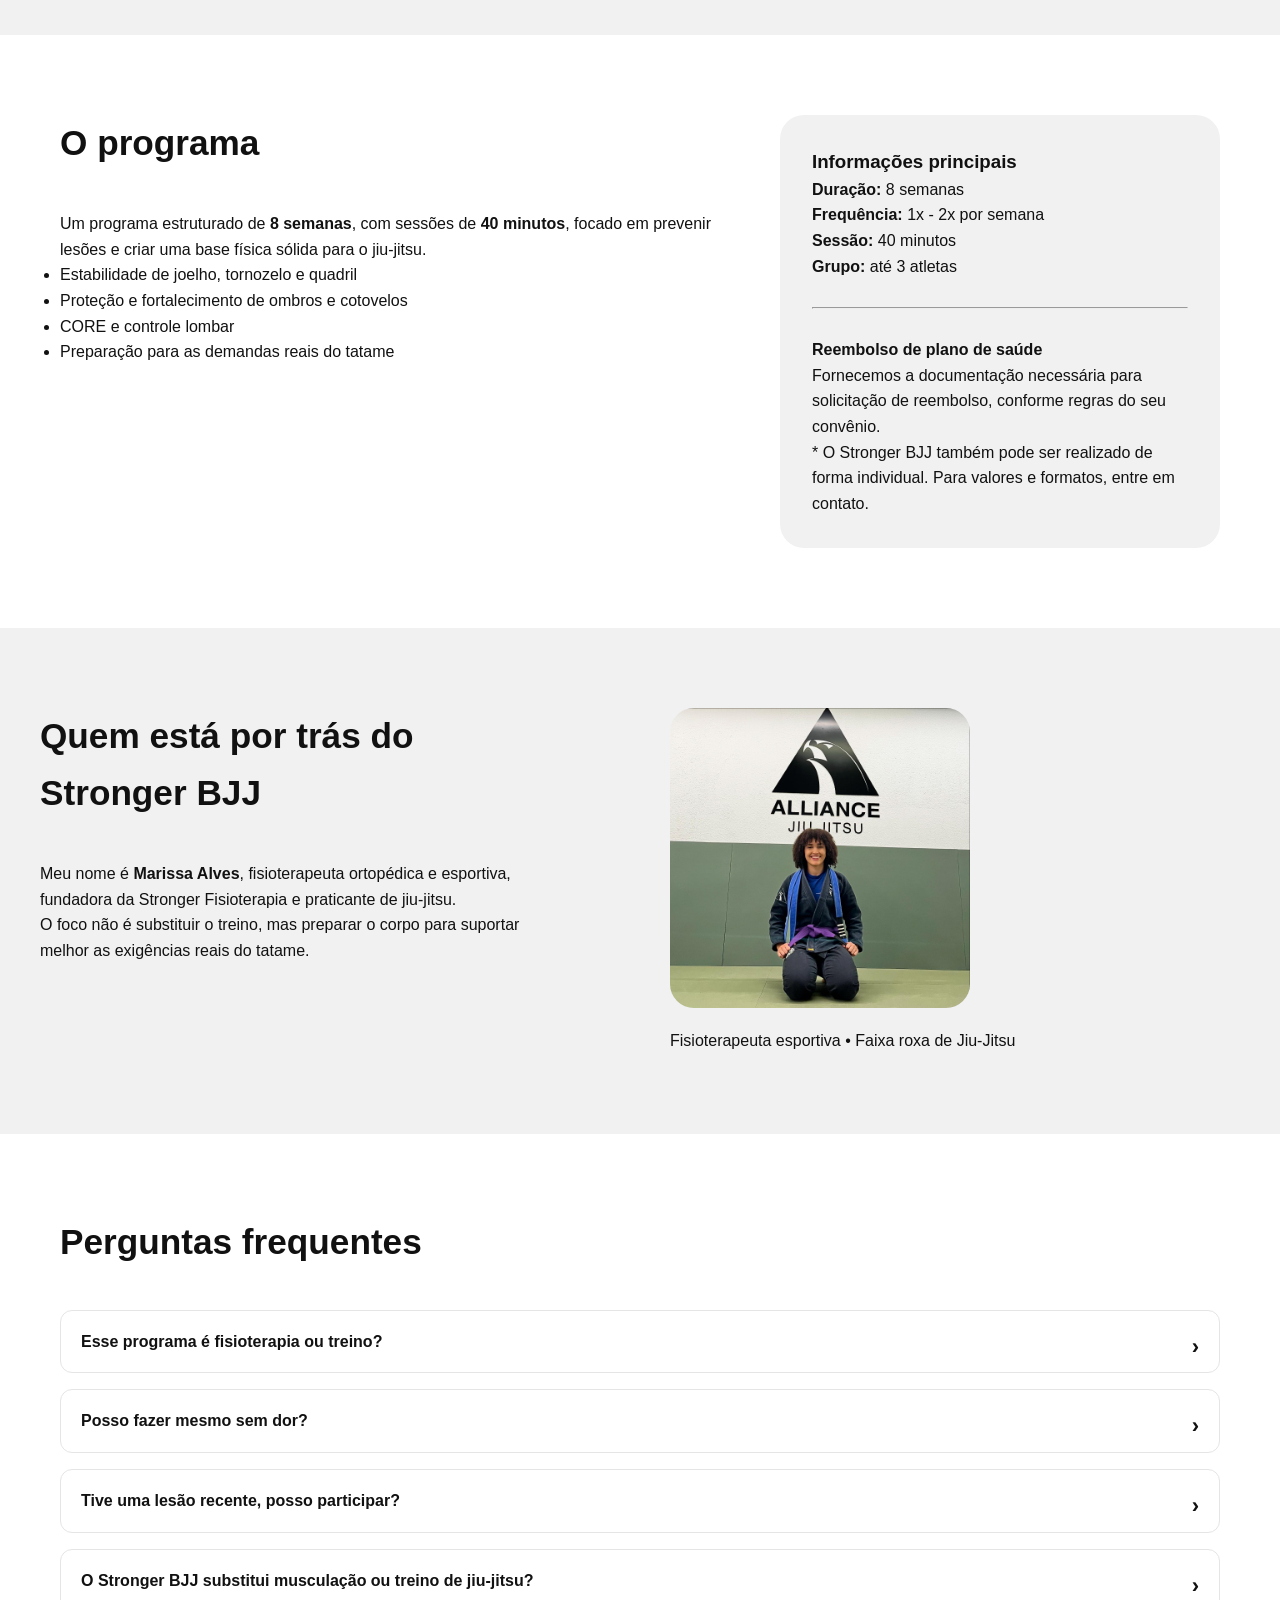
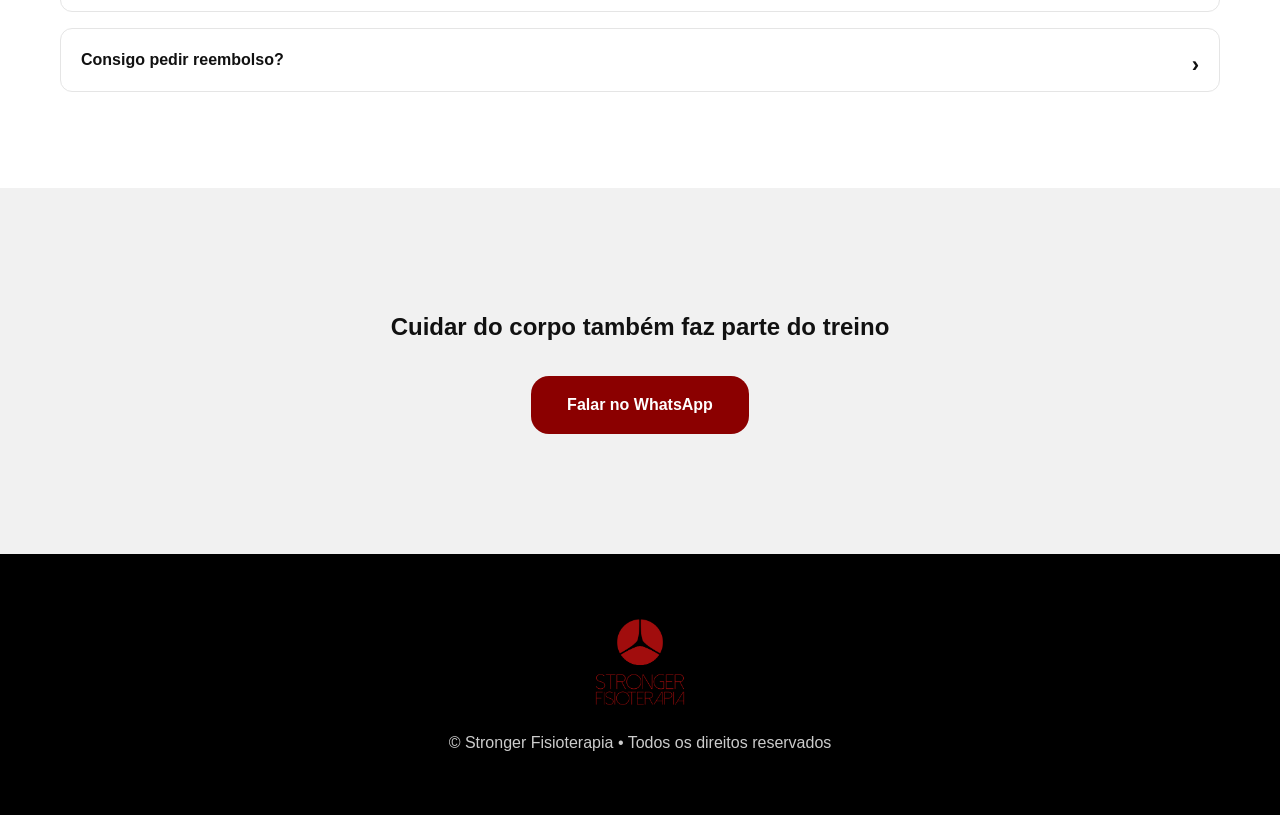
==== commit 660710ed: "Update index.html" ====
--- a/index.html
+++ b/index.html
@@ -113,7 +113,7 @@
       <h3>Informações principais</h3>
 
       <p><strong>Duração:</strong> 8 semanas</p>
-      <p><strong>Frequência:</strong> 1x ou 2x por semana</p>
+      <p><strong>Frequência:</strong> 1x - 2x por semana</p>
       <p><strong>Sessão:</strong> 40 minutos</p>
       <p><strong>Grupo:</strong> até 3 atletas</p>
 
@@ -167,17 +167,17 @@
 
     <details>
       <summary>Esse programa é fisioterapia ou treino?</summary>
-      <p>O Stronger BJJ é um programa de fisioterapia esportiva aplicada ao jiu-jitsu.</p>
+      <p>O Stronger BJJ é um programa de fisioterapia esportiva aplicada ao jiu-jitsu.O foco é prevenção de lesões e estabilidade do corpo voltado ao tatame</p>
     </details>
 
     <details>
       <summary>Posso fazer mesmo sem dor?</summary>
-      <p>Sim, desde que você não esteja em fase aguda.</p>
+      <p>Sim.O programa é indicado principalmente para quem não está com dor aguda, mas já teve lesões, instabilidades ou sobrecargas e quer prevenir que elas voltem.</p>
     </details>
 
     <details>
       <summary>Tive uma lesão recente, posso participar?</summary>
-      <p>Depende da avaliação inicial.</p>
+      <p>Depende da avaliação inicial. Se necessário, você será orientado a iniciar pelo atendimento individual da Stronger.</p>
     </details>
 
     <details>
--- a/styles.css
+++ b/styles.css
@@ -10,16 +10,21 @@
   line-height: 1.6;
 }
 
+/* CONTAINER */
+.container {
+  max-width: 1200px;
+  margin: 0 auto;
+  padding: 0 20px;
+}
+
 /* HERO */
 .hero {
   background: #0f0f0f;
   color: #fff;
-  padding: 120px 20px;
+  padding: 120px 0;
 }
 
 .hero-container {
-  max-width: 1200px;
-  margin: auto;
   display: grid;
   grid-template-columns: 1fr 1fr;
   gap: 60px;
@@ -33,10 +38,6 @@
 .hero-text h1 {
   font-size: 3rem;
   margin-bottom: 20px;
-}
-
-.hero-cta {
-  margin-top: 30px;
 }
 
 /* BOTÃO */
@@ -48,13 +49,12 @@
   font-weight: bold;
   text-decoration: none;
   display: inline-block;
+  margin-top: 30px;
 }
 
 /* SEÇÕES */
 .section {
-  padding: 80px 20px;
-  max-width: 1200px;
-  margin: auto;
+  padding: 80px 0;
 }
 
 .section h2 {
@@ -62,7 +62,7 @@
   margin-bottom: 40px;
 }
 
-/* BACKGROUNDS FULL */
+/* BACKGROUNDS */
 .gray {
   background: #f1f1f1;
 }
@@ -71,15 +71,7 @@
   background: #f1f1f1;
 }
 
-/* INNER */
-.section-inner {
-  max-width: 1200px;
-  margin: auto;
-  padding: 120px 20px;
-  text-align: center;
-}
-
-/* LISTA CHECK */
+/* LISTA */
 .list-check {
   list-style: none;
 }
@@ -88,7 +80,6 @@
   margin-bottom: 14px;
   padding-left: 28px;
   position: relative;
-  font-weight: 500;
 }
 
 .list-check li::before {
@@ -96,7 +87,6 @@
   position: absolute;
   left: 0;
   color: #8b0000;
-  font-weight: bold;
 }
 
 /* CARDS */
@@ -129,20 +119,7 @@
   margin: 28px 0;
 }
 
-.reembolso-text {
-  margin-bottom: 32px;
-}
-
-.obs {
-  font-size: 0.9rem;
-  font-style: italic;
-}
-
-.obs-bottom {
-  margin-top: 16px;
-}
-
-/* DUAS COLUNAS */
+/* SOBRE */
 .two-columns {
   display: grid;
   grid-template-columns: 1fr 1fr;
@@ -151,13 +128,6 @@
 
 .about-text {
   max-width: 520px;
-  margin-left: auto;
-  margin-right: auto;
-  padding-right: 40px;
-}
-
-.photo {
-  text-align: center;
 }
 
 .photo img {
@@ -168,14 +138,108 @@
 .photo-caption {
   display: block;
   margin-top: 12px;
-  font-weight: 500;
 }
 
 /* FAQ */
-.faq {
-  background: #fff;
-}
-
 .faq details {
-  background: #fff;
-  pa
+  background: #ffffff;
+  border-radius: 12px;
+  margin-bottom: 16px;
+  padding: 18px 20px;
+  border: 1px solid #e5e5e5;
+}
+
+.faq summary {
+  list-style: none;
+  cursor: pointer;
+  font-weight: bold;
+  position: relative;
+  padding-right: 32px;
+}
+
+.faq summary::-webkit-details-marker {
+  display: none;
+}
+
+.faq summary::after {
+  content: "›";
+  position: absolute;
+  right: 0;
+  top: 0;
+  font-size: 22px;
+  transition: transform 0.3s ease;
+}
+
+.faq details[open] summary::after {
+  transform: rotate(90deg);
+}
+
+.faq details p {
+  margin-top: 16px;
+  color: #333;
+}
+
+/* CTA FINAL */
+.section-inner {
+  text-align: center;
+  padding: 120px 0;
+}
+
+/* FOOTER */
+.footer-stronger {
+  background: #000;
+  color: #ccc;
+  padding: 60px 0;
+  text-align: center;
+}
+
+.footer-stronger img {
+  max-width: 160px;
+  width: 100%;
+  margin: 0 auto 20px;
+  display: block;
+}
+
+/* WHATSAPP */
+.whatsapp-float {
+  position: fixed;
+  right: 24px;
+  bottom: 24px;
+}
+
+.whatsapp-float img {
+  width: 44px;
+}
+
+/* MOBILE */
+@media (max-width: 768px) {
+
+  body {
+    overflow-x: hidden;
+  }
+
+  .hero-container,
+  .cards,
+  .program-grid,
+  .two-columns {
+    grid-template-columns: 1fr;
+    text-align: center;
+  }
+
+  .hero-logo img {
+    max-width: 260px;
+    margin: auto;
+  }
+
+  .photo img {
+    width: 240px;
+  }
+
+  .faq details {
+    padding: 16px;
+  }
+
+  .footer-stronger {
+    padding: 48px 0;
+  }
+}
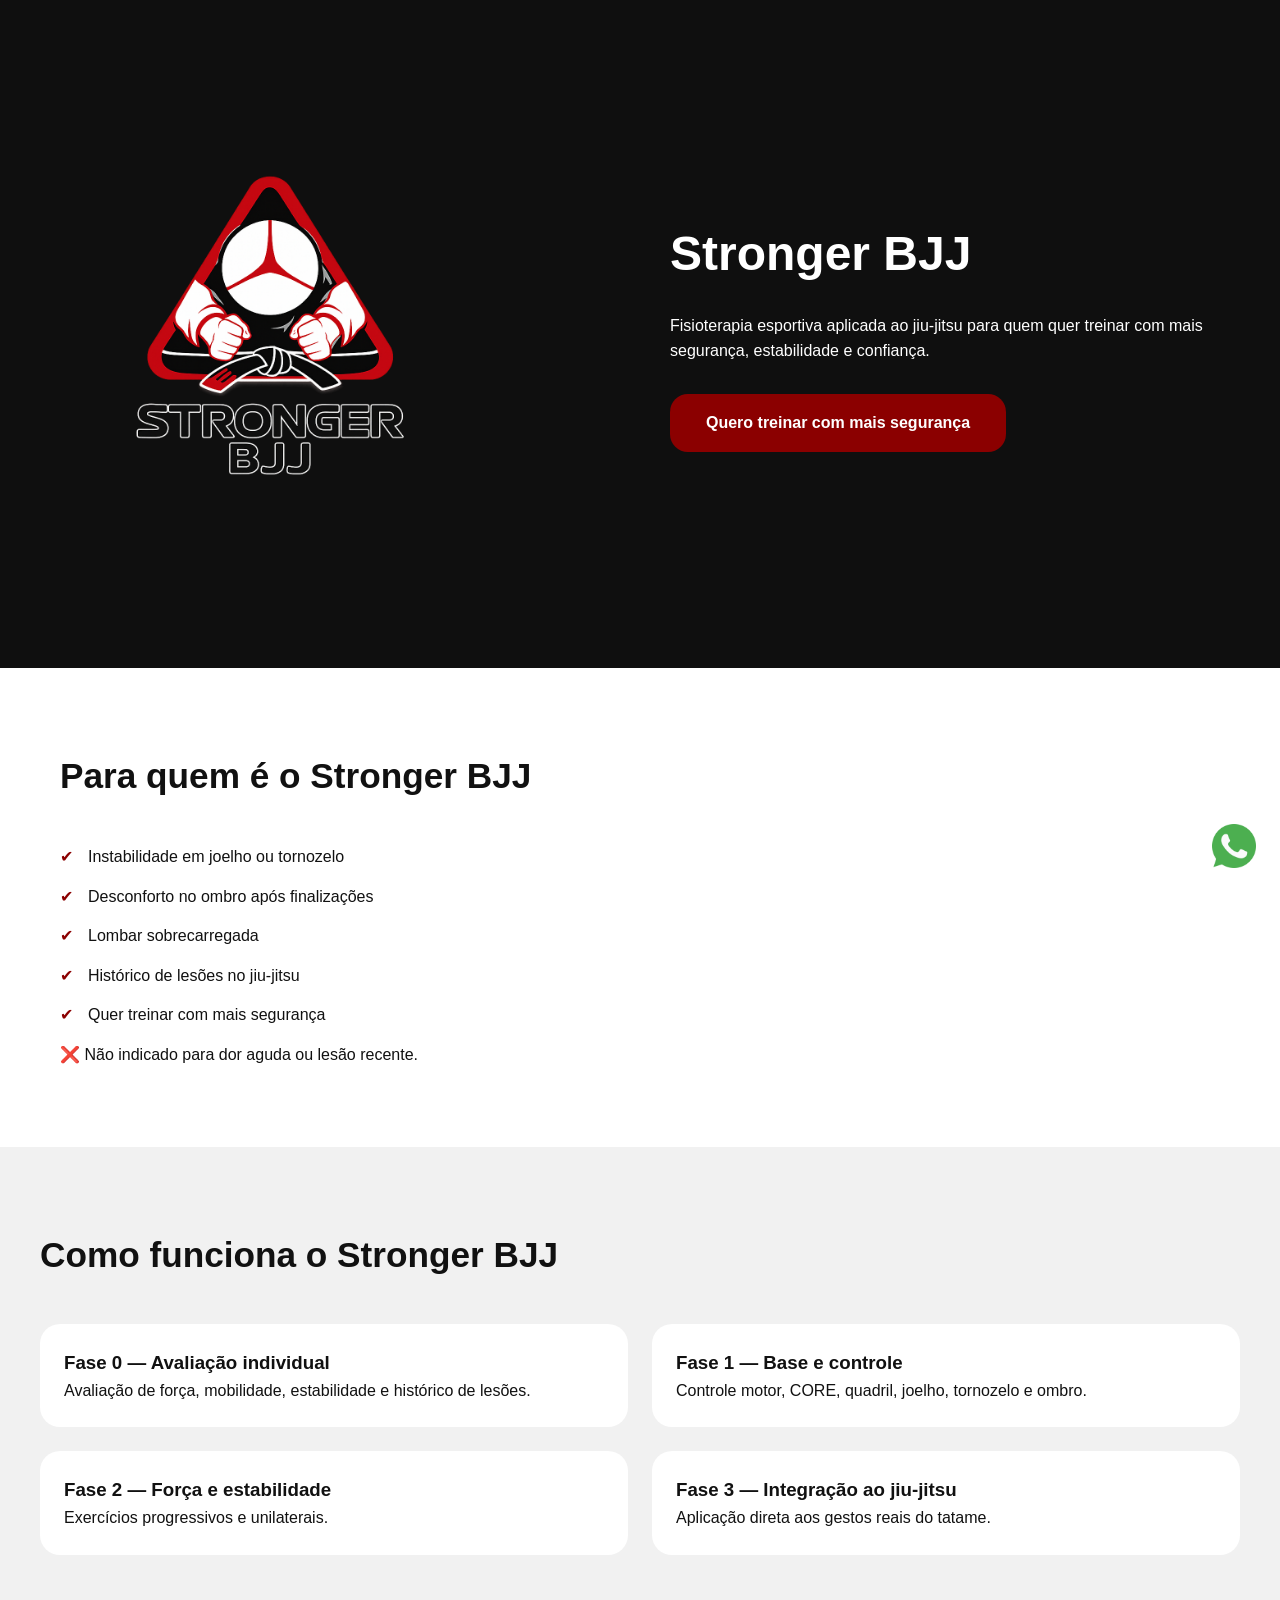
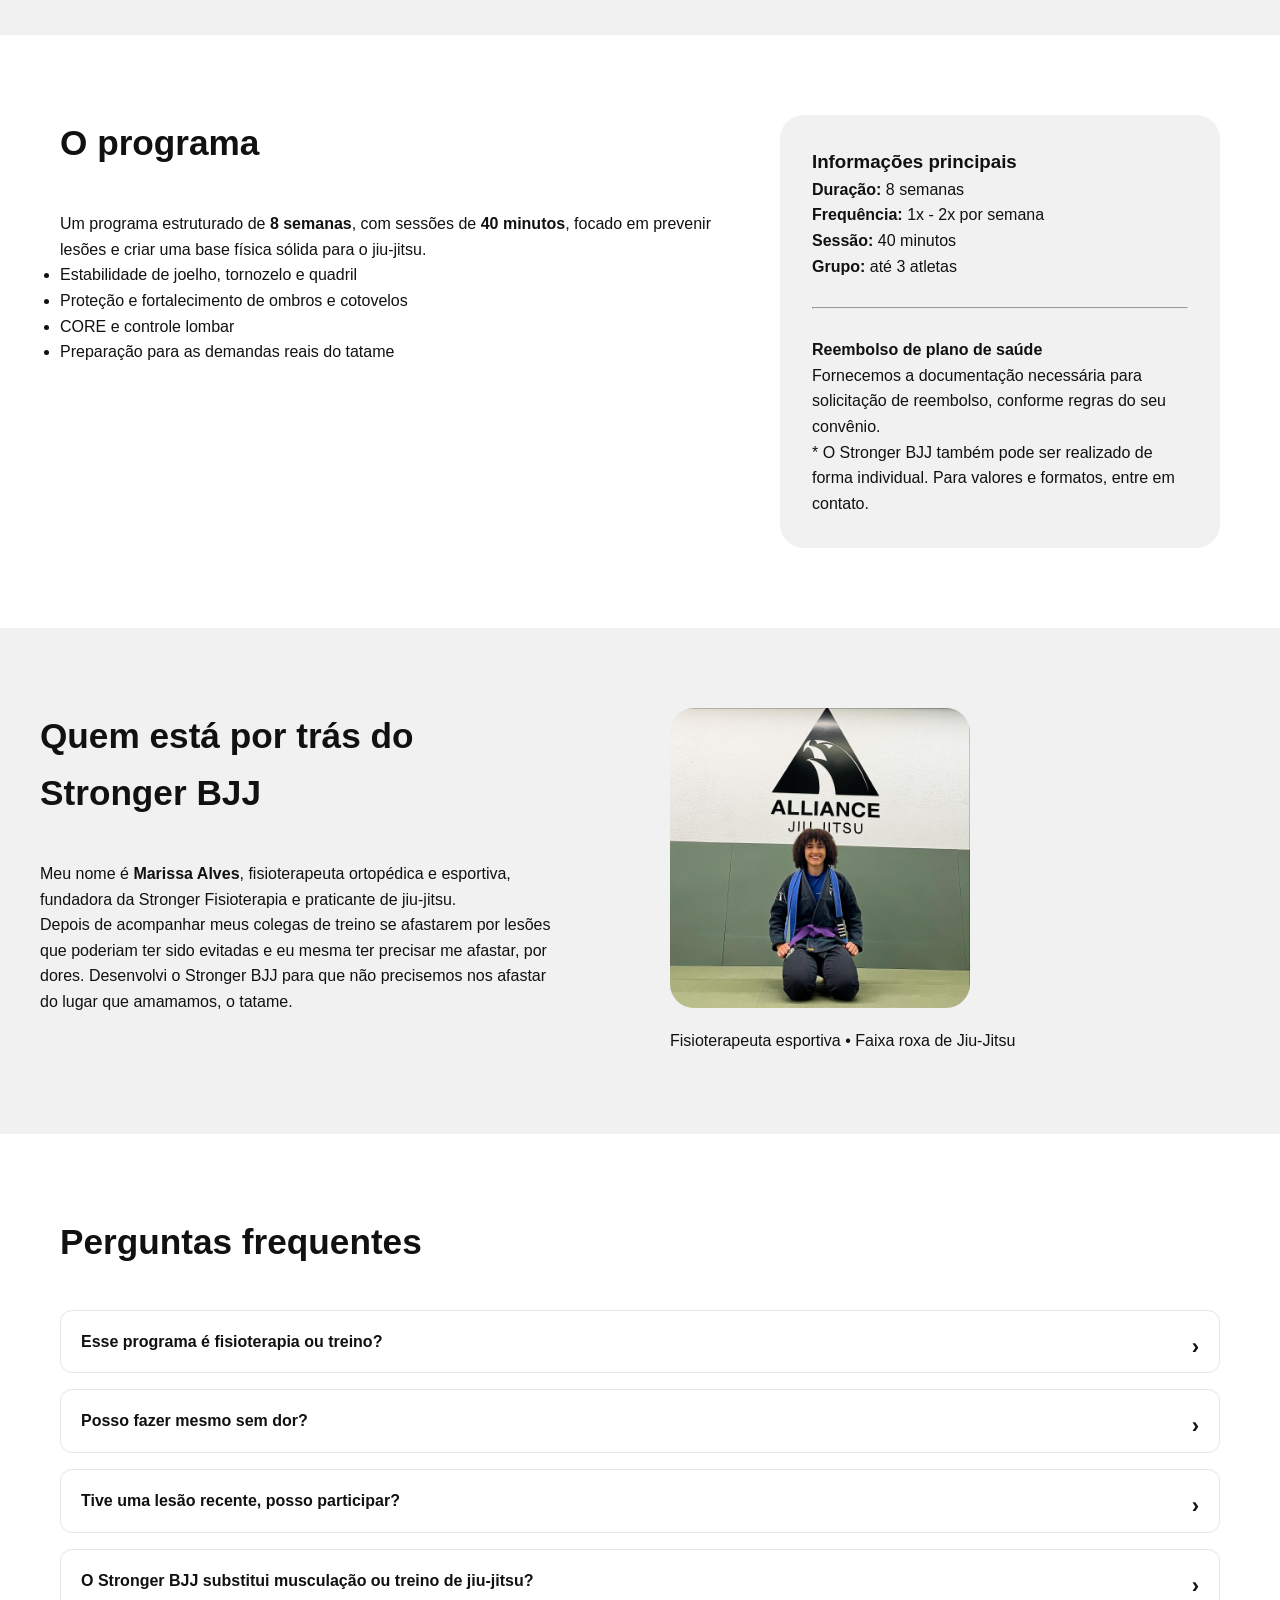
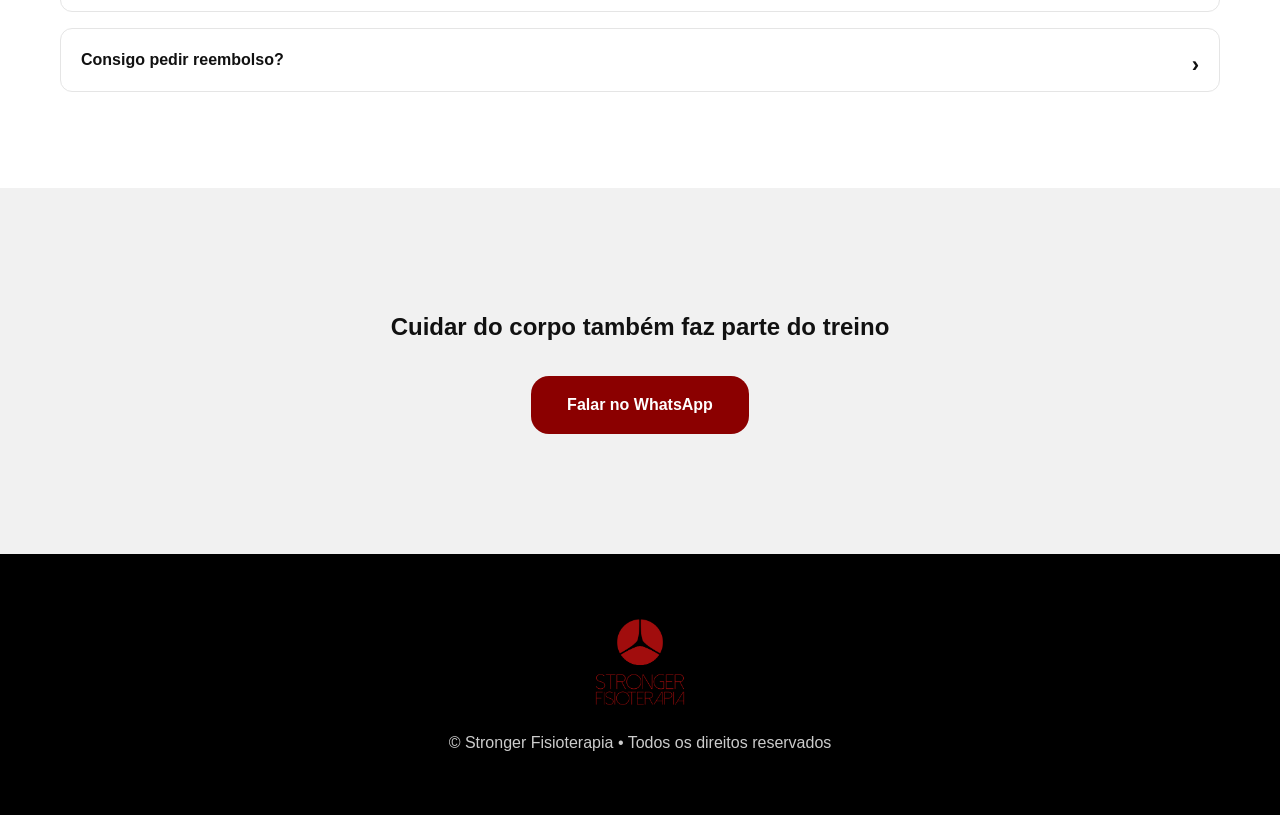
==== commit ee57e5a4: "Update index.html" ====
--- a/index.html
+++ b/index.html
@@ -145,8 +145,9 @@
         fundadora da Stronger Fisioterapia e praticante de jiu-jitsu.
       </p>
       <p>
-        O foco não é substituir o treino, mas preparar o corpo para suportar melhor
-        as exigências reais do tatame.
+        Depois de acompanhar meus colegas de treino se afastarem por lesões que poderiam ter sido evitadas
+        e eu mesma ter precisar me afastar, por dores. Desenvolvi o Stronger BJJ para que não precisemos 
+        nos afastar do lugar que amamamos, o tatame.
       </p>
     </div>
 
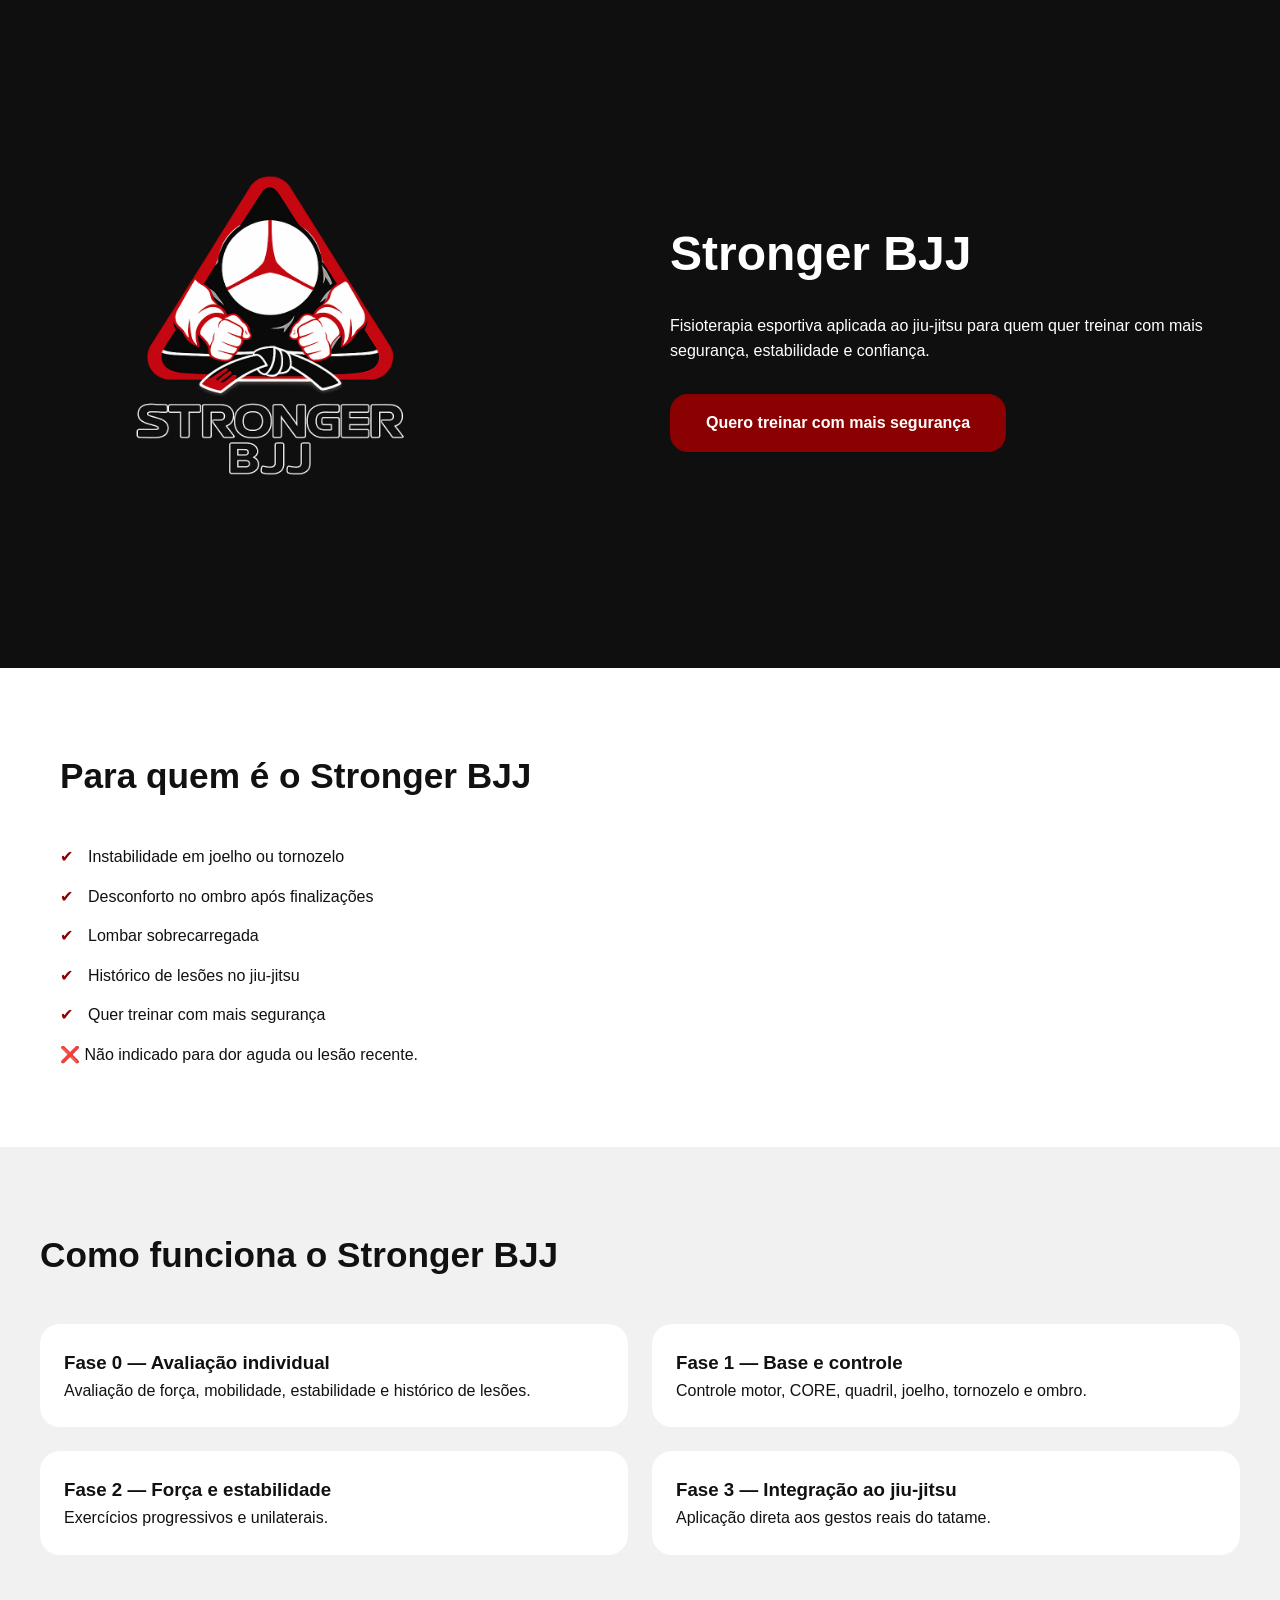
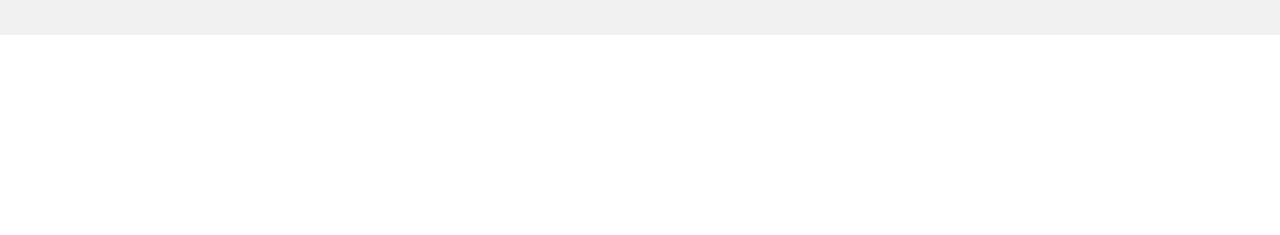
==== commit bb0baeb9: "Update index.html" ====
--- a/index.html
+++ b/index.html
@@ -10,6 +10,8 @@
   <meta name="description" content="Programa de fisioterapia esportiva aplicada ao jiu-jitsu. Prevenção de lesões, estabilidade e preparação física para atletas de BJJ.">
   <meta name="keywords" content="fisioterapia esportiva, jiu-jitsu, prevenção de lesões, Stronger BJJ">
   <meta name="author" content="Stronger Fisioterapia">
+  <meta name="robots" content="index, follow">
+  <link rel="canonical" href="https://strongerbjj.vercel.app/">
 
   <link rel="stylesheet" href="styles.css"/>
 </head>
@@ -94,138 +96,4 @@
   <div class="container program-grid">
 
     <div>
-      <h2>O programa</h2>
-      <p>
-        Um programa estruturado de <strong>8 semanas</strong>, com sessões de
-        <strong>40 minutos</strong>, focado em prevenir lesões e criar uma base
-        física sólida para o jiu-jitsu.
-      </p>
-
-      <ul class="program-list">
-        <li>Estabilidade de joelho, tornozelo e quadril</li>
-        <li>Proteção e fortalecimento de ombros e cotovelos</li>
-        <li>CORE e controle lombar</li>
-        <li>Preparação para as demandas reais do tatame</li>
-      </ul>
-    </div>
-
-    <div class="program-card">
-      <h3>Informações principais</h3>
-
-      <p><strong>Duração:</strong> 8 semanas</p>
-      <p><strong>Frequência:</strong> 1x - 2x por semana</p>
-      <p><strong>Sessão:</strong> 40 minutos</p>
-      <p><strong>Grupo:</strong> até 3 atletas</p>
-
-      <hr>
-
-      <h4>Reembolso de plano de saúde</h4>
-      <p class="reembolso-text">
-        Fornecemos a documentação necessária para solicitação de reembolso,
-        conforme regras do seu convênio.
-      </p>
-
-      <p class="obs obs-bottom">
-        * O Stronger BJJ também pode ser realizado de forma individual.
-        Para valores e formatos, entre em contato.
-      </p>
-    </div>
-
-  </div>
-</section>
-
-<!-- QUEM ESTÁ POR TRÁS -->
-<section class="gray-stronger">
-  <div class="section container two-columns">
-
-    <div class="about-text">
-      <h2>Quem está por trás do Stronger BJJ</h2>
-      <p>
-        Meu nome é <strong>Marissa Alves</strong>, fisioterapeuta ortopédica e esportiva,
-        fundadora da Stronger Fisioterapia e praticante de jiu-jitsu.
-      </p>
-      <p>
-        Depois de acompanhar meus colegas de treino se afastarem por lesões que poderiam ter sido evitadas
-        e eu mesma ter precisar me afastar, por dores. Desenvolvi o Stronger BJJ para que não precisemos 
-        nos afastar do lugar que amamamos, o tatame.
-      </p>
-    </div>
-
-    <div class="photo">
-      <img src="assets/Faixa Roxa.JPEG" alt="Marissa Alves">
-      <span class="photo-caption">
-        Fisioterapeuta esportiva • Faixa roxa de Jiu-Jitsu
-      </span>
-    </div>
-
-  </div>
-</section>
-
-<!-- FAQ -->
-<section class="section faq">
-  <div class="container">
-    <h2>Perguntas frequentes</h2>
-
-    <details>
-      <summary>Esse programa é fisioterapia ou treino?</summary>
-      <p>O Stronger BJJ é um programa de fisioterapia esportiva aplicada ao jiu-jitsu.O foco é prevenção de lesões e estabilidade do corpo voltado ao tatame</p>
-    </details>
-
-    <details>
-      <summary>Posso fazer mesmo sem dor?</summary>
-      <p>Sim.O programa é indicado principalmente para quem não está com dor aguda, mas já teve lesões, instabilidades ou sobrecargas e quer prevenir que elas voltem.</p>
-    </details>
-
-    <details>
-      <summary>Tive uma lesão recente, posso participar?</summary>
-      <p>Depende da avaliação inicial. Se necessário, você será orientado a iniciar pelo atendimento individual da Stronger.</p>
-    </details>
-
-    <details>
-      <summary>O Stronger BJJ substitui musculação ou treino de jiu-jitsu?</summary>
-      <p>Não. Ele complementa sua rotina de treinos.</p>
-    </details>
-
-    <details>
-      <summary>Consigo pedir reembolso?</summary>
-      <p>Sim, fornecemos a documentação necessária.</p>
-    </details>
-  </div>
-</section>
-
-<!-- CTA FINAL -->
-<section class="gray-stronger">
-  <div class="section-inner container">
-    <h2>Cuidar do corpo também faz parte do treino</h2>
-
-    <a
-      href="https://wa.me/5511932427523?text=Oi%21%20Vim%20procurando%20o%20Stronger%20BJJ%20e%20gostaria%20de%20mais%20informações."
-      class="btn-primary"
-      target="_blank"
-    >
-      Falar no WhatsApp
-    </a>
-  </div>
-</section>
-
-<!-- FOOTER -->
-<footer class="footer-stronger">
-  <div class="container">
-    <a href="https://strongerfisioterapia.com.br" target="_blank" rel="noopener">
-      <img src="assets/logo-stronger-fisioterapia.png" alt="Stronger Fisioterapia">
-    </a>
-    <p>© Stronger Fisioterapia • Todos os direitos reservados</p>
-  </div>
-</footer>
-
-<!-- WHATSAPP FLOAT -->
-<a
-  href="https://wa.me/5511932427523?text=Oi%21%20Vim%20procurando%20o%20Stronger%20BJJ%20e%20gostaria%20de%20mais%20informações."
-  class="whatsapp-float"
-  target="_blank"
->
-  <img src="assets/icon-whatsapp.png" alt="WhatsApp">
-</a>
-
-</body>
-</html>
+      <h2>
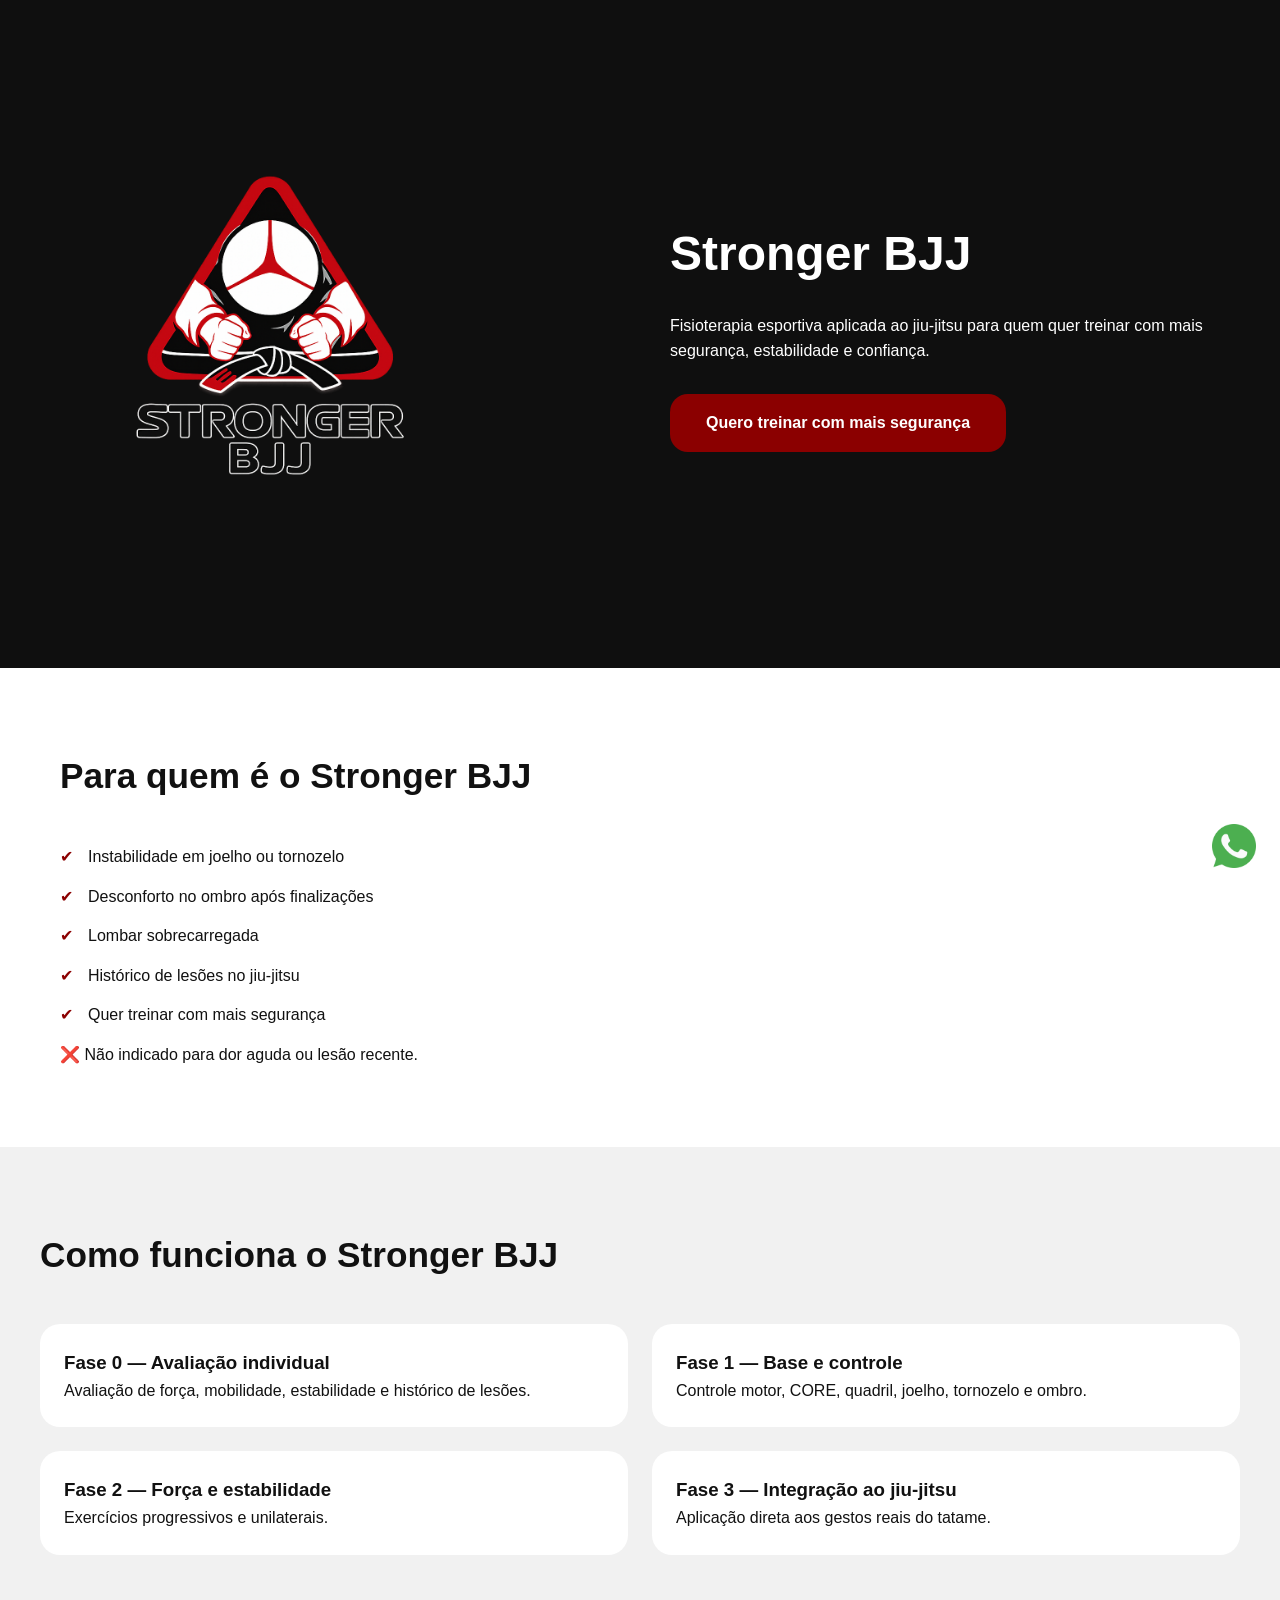
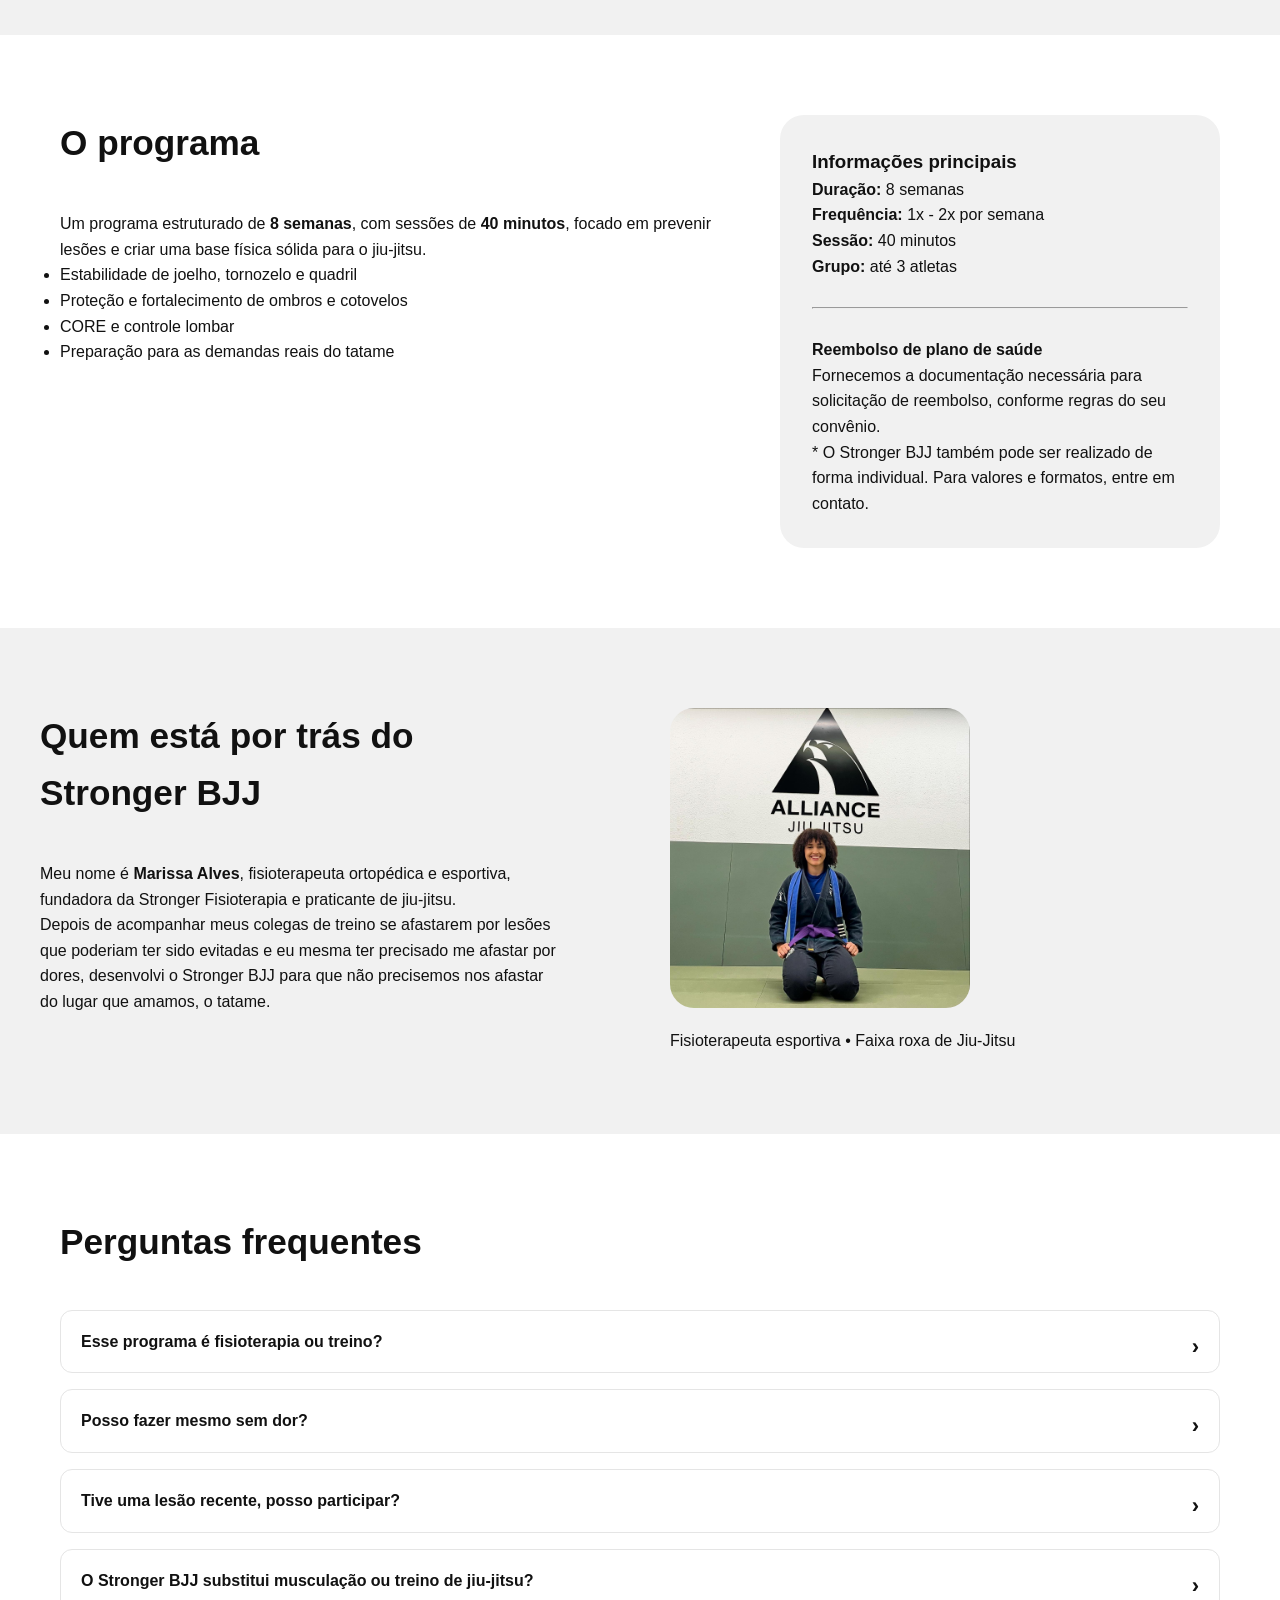
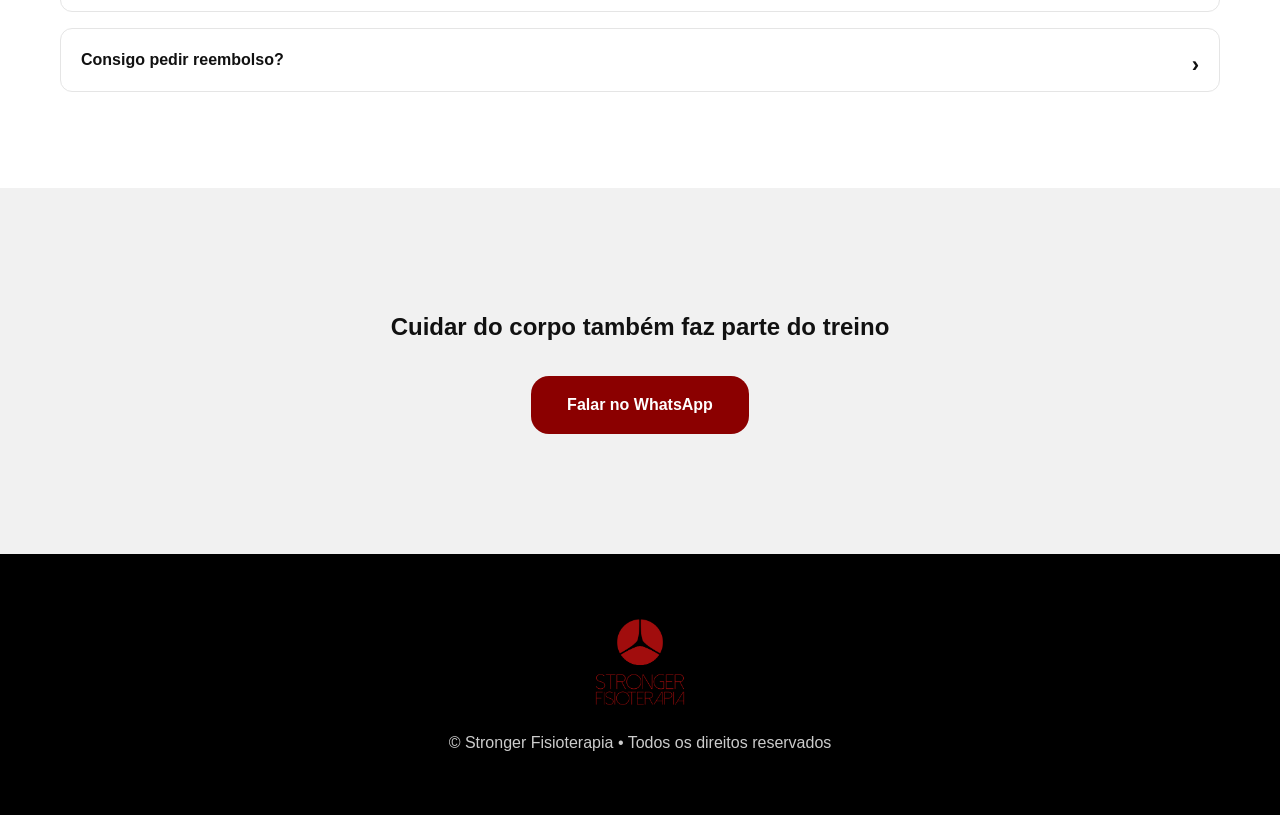
==== commit bf83b438: "Update index.html" ====
--- a/index.html
+++ b/index.html
@@ -96,4 +96,138 @@
   <div class="container program-grid">
 
     <div>
-      <h2>
+      <h2>O programa</h2>
+      <p>
+        Um programa estruturado de <strong>8 semanas</strong>, com sessões de
+        <strong>40 minutos</strong>, focado em prevenir lesões e criar uma base
+        física sólida para o jiu-jitsu.
+      </p>
+
+      <ul class="program-list">
+        <li>Estabilidade de joelho, tornozelo e quadril</li>
+        <li>Proteção e fortalecimento de ombros e cotovelos</li>
+        <li>CORE e controle lombar</li>
+        <li>Preparação para as demandas reais do tatame</li>
+      </ul>
+    </div>
+
+    <div class="program-card">
+      <h3>Informações principais</h3>
+
+      <p><strong>Duração:</strong> 8 semanas</p>
+      <p><strong>Frequência:</strong> 1x - 2x por semana</p>
+      <p><strong>Sessão:</strong> 40 minutos</p>
+      <p><strong>Grupo:</strong> até 3 atletas</p>
+
+      <hr>
+
+      <h4>Reembolso de plano de saúde</h4>
+      <p class="reembolso-text">
+        Fornecemos a documentação necessária para solicitação de reembolso,
+        conforme regras do seu convênio.
+      </p>
+
+      <p class="obs obs-bottom">
+        * O Stronger BJJ também pode ser realizado de forma individual.
+        Para valores e formatos, entre em contato.
+      </p>
+    </div>
+
+  </div>
+</section>
+
+<!-- QUEM ESTÁ POR TRÁS -->
+<section class="gray-stronger">
+  <div class="section container two-columns">
+
+    <div class="about-text">
+      <h2>Quem está por trás do Stronger BJJ</h2>
+      <p>
+        Meu nome é <strong>Marissa Alves</strong>, fisioterapeuta ortopédica e esportiva,
+        fundadora da Stronger Fisioterapia e praticante de jiu-jitsu.
+      </p>
+      <p>
+        Depois de acompanhar meus colegas de treino se afastarem por lesões que poderiam ter sido evitadas
+        e eu mesma ter precisado me afastar por dores, desenvolvi o Stronger BJJ para que não precisemos
+        nos afastar do lugar que amamos, o tatame.
+      </p>
+    </div>
+
+    <div class="photo">
+      <img src="assets/Faixa Roxa.JPEG" alt="Marissa Alves, fisioterapeuta esportiva e faixa roxa de jiu-jitsu">
+      <span class="photo-caption">
+        Fisioterapeuta esportiva • Faixa roxa de Jiu-Jitsu
+      </span>
+    </div>
+
+  </div>
+</section>
+
+<!-- FAQ -->
+<section class="section faq">
+  <div class="container">
+    <h2>Perguntas frequentes</h2>
+
+    <details>
+      <summary>Esse programa é fisioterapia ou treino?</summary>
+      <p>O Stronger BJJ é um programa de fisioterapia esportiva aplicada ao jiu-jitsu. O foco é prevenção de lesões e estabilidade do corpo voltado ao tatame.</p>
+    </details>
+
+    <details>
+      <summary>Posso fazer mesmo sem dor?</summary>
+      <p>Sim. O programa é indicado principalmente para quem não está com dor aguda, mas já teve lesões, instabilidades ou sobrecargas e quer prevenir que elas voltem.</p>
+    </details>
+
+    <details>
+      <summary>Tive uma lesão recente, posso participar?</summary>
+      <p>Depende da avaliação inicial. Se necessário, você será orientado a iniciar pelo atendimento individual da Stronger.</p>
+    </details>
+
+    <details>
+      <summary>O Stronger BJJ substitui musculação ou treino de jiu-jitsu?</summary>
+      <p>Não. Ele complementa sua rotina de treinos.</p>
+    </details>
+
+    <details>
+      <summary>Consigo pedir reembolso?</summary>
+      <p>Sim, fornecemos a documentação necessária.</p>
+    </details>
+  </div>
+</section>
+
+<!-- CTA FINAL -->
+<section class="gray-stronger">
+  <div class="section-inner container">
+    <h2>Cuidar do corpo também faz parte do treino</h2>
+
+    <a
+      href="https://wa.me/5511932427523?text=Oi%21%20Vim%20procurando%20o%20Stronger%20BJJ%20e%20gostaria%20de%20mais%20informações."
+      class="btn-primary"
+      target="_blank"
+    >
+      Falar no WhatsApp
+    </a>
+  </div>
+</section>
+
+<!-- FOOTER -->
+<footer class="footer-stronger">
+  <div class="container">
+    <a href="https://strongerfisioterapia.com.br" target="_blank" rel="noopener">
+      <img src="assets/logo-stronger-fisioterapia.png" alt="Stronger Fisioterapia">
+    </a>
+    <p>© Stronger Fisioterapia • Todos os direitos reservados</p>
+  </div>
+</footer>
+
+<!-- WHATSAPP FLOAT -->
+<a
+  href="https://wa.me/5511932427523?text=Oi%21%20Vim%20procurando%20o%20Stronger%20BJJ%20e%20gostaria%20de%20mais%20informações."
+  class="whatsapp-float"
+  target="_blank"
+>
+  <img src="assets/icon-whatsapp.png" alt="WhatsApp">
+</a>
+
+</body>
+</html>
